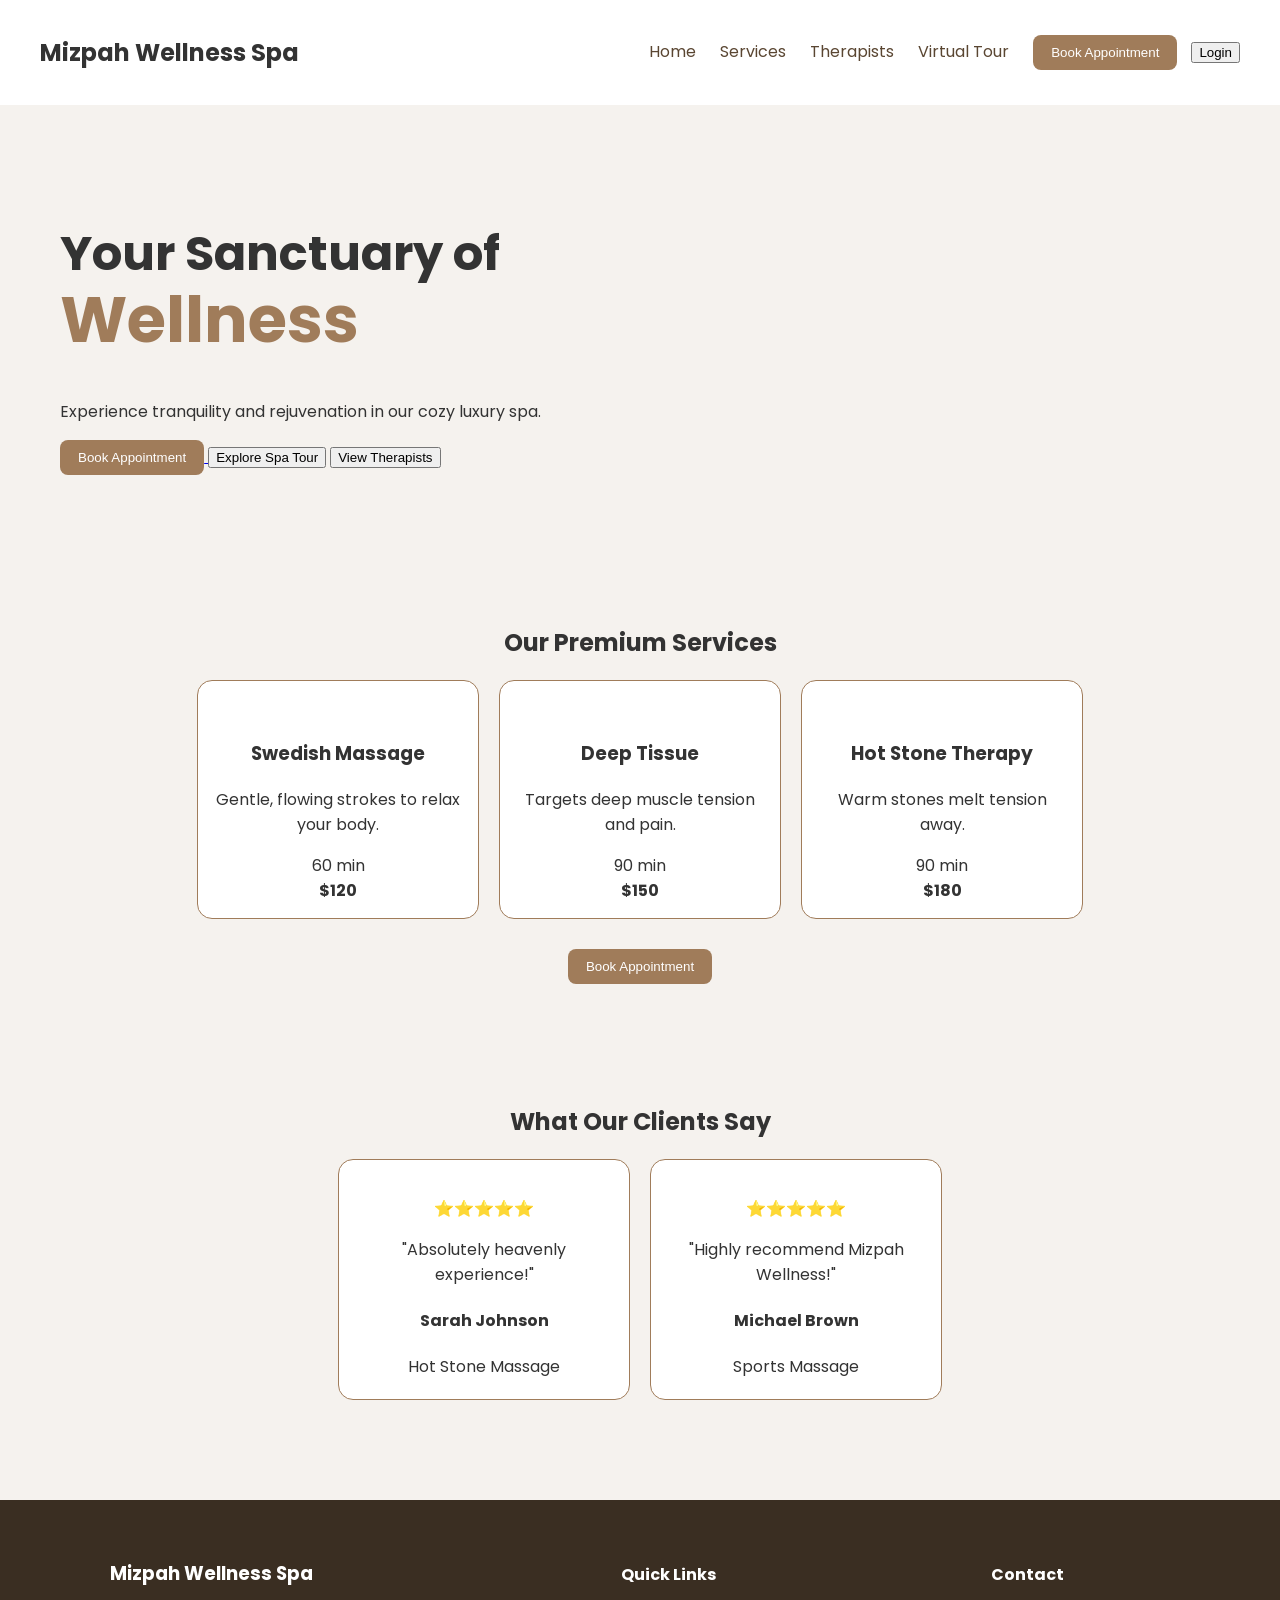
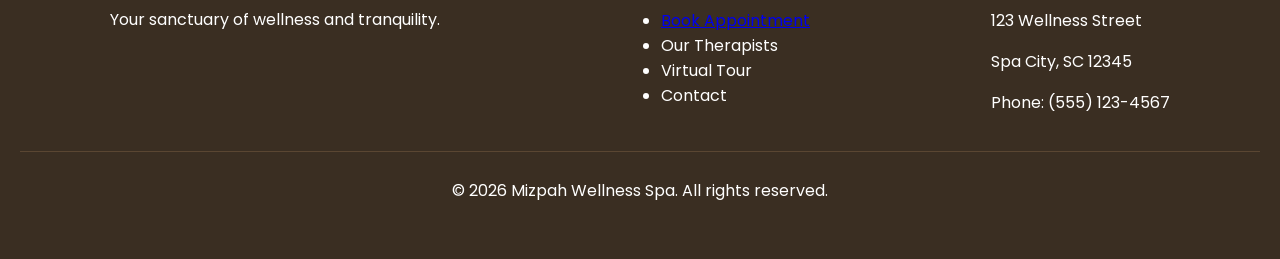
==== spa_system/index.html @ c0a57fdd "Add files via upload" ====
<!DOCTYPE html>
<html lang="en">
<head>
<meta charset="UTF-8">
<title>Mizpah Wellness Spa</title>

<link href="https://fonts.googleapis.com/css2?family=Playfair+Display:wght@400;600&family=Poppins:wght@300;400;600&display=swap" rel="stylesheet">

<link rel="stylesheet" href="style.css">
</head>

<body>

<header>
  <h2>Mizpah Wellness Spa</h2>
  <nav>
    <a href="#">Home</a>
    <a href="#">Services</a>
    <a href="#">Therapists</a>
    <a href="#">Virtual Tour</a>

    <!-- HEADER BUTTON LINKED -->
    <a href="booking.html">
      <button class="btn-primary">Book Appointment</button>
    </a>

    <button class="btn-outline">Login</button>
  </nav>
</header>

<section class="hero">
  <h1>
    Your Sanctuary of<br>
    <span class="highlight">Wellness</span>
  </h1>

  <p>Experience tranquility and rejuvenation in our cozy luxury spa.</p>

  <div class="hero-buttons">
    <!-- HERO BUTTON LINKED -->
    <a href="booking.html">
      <button class="btn-primary">Book Appointment</button>
    </a>

    <button class="btn-outline">Explore Spa Tour</button>
    <button class="btn-outline">View Therapists</button>
  </div>
</section>

<section class="services">
  <h2>Our Premium Services</h2>

  <div class="card-container">

    <div class="card">
      <img src="https://via.placeholder.com/300" alt="">
      <h3>Swedish Massage</h3>
      <p>Gentle, flowing strokes to relax your body.</p>
      <span>60 min</span><br>
      <strong>$120</strong>
    </div>

    <div class="card">
      <img src="https://via.placeholder.com/300" alt="">
      <h3>Deep Tissue</h3>
      <p>Targets deep muscle tension and pain.</p>
      <span>90 min</span><br>
      <strong>$150</strong>
    </div>

    <div class="card">
      <img src="https://via.placeholder.com/300" alt="">
      <h3>Hot Stone Therapy</h3>
      <p>Warm stones melt tension away.</p>
      <span>90 min</span><br>
      <strong>$180</strong>
    </div>

  </div>

  <!-- SERVICES BUTTON LINKED -->
  <div class="services-btn">
    <a href="booking.html">
      <button class="btn-primary">Book Appointment</button>
    </a>
  </div>

</section>

<section class="testimonials">
  <h2>What Our Clients Say</h2>

  <div class="testimonial-container">

    <div class="testimonial">
      <p>⭐⭐⭐⭐⭐</p>
      <p>"Absolutely heavenly experience!"</p>
      <h4>Sarah Johnson</h4>
      <span>Hot Stone Massage</span>
    </div>

    <div class="testimonial">
      <p>⭐⭐⭐⭐⭐</p>
      <p>"Highly recommend Mizpah Wellness!"</p>
      <h4>Michael Brown</h4>
      <span>Sports Massage</span>
    </div>

  </div>
</section>

<!-- FOOTER -->
<footer class="footer">
  <div class="footer-container">

    <div class="footer-section">
      <h3>Mizpah Wellness Spa</h3>
      <p>Your sanctuary of wellness and tranquility.</p>
    </div>

    <div class="footer-section">
      <h4>Quick Links</h4>
      <ul>
        <li><a href="booking.html">Book Appointment</a></li>
        <li>Our Therapists</li>
        <li>Virtual Tour</li>
        <li>Contact</li>
      </ul>
    </div>

    <div class="footer-section">
      <h4>Contact</h4>
      <p>123 Wellness Street</p>
      <p>Spa City, SC 12345</p>
      <p>Phone: (555) 123-4567</p>
    </div>

  </div>

  <div class="footer-bottom">
    <p>© 2026 Mizpah Wellness Spa. All rights reserved.</p>
  </div>
</footer>

</body>
</html>
---- spa_system/style.css ----
:root {
  --brown: #a07c5a;
  --dark-brown: #3a2e22;
  --light-bg: #f5f2ee;
}

body {
  font-family: 'Poppins', sans-serif;
  margin: 0;
  background: var(--light-bg);
  color: #333;
}

/* HEADER */
header {
  display: flex;
  justify-content: space-between;
  padding: 15px 40px;
  background: white;
  align-items: center;
}

nav a {
  margin: 0 10px;
  text-decoration: none;
  color: #5a4632;
}

/* HERO */
.hero {
  text-align: left;
  padding: 80px 60px;
}

.hero h1 {
  font-size: 48px;
  line-height: 1.2;
}

.highlight {
  color: var(--brown);
  font-size: 64px;
}

/* BUTTON */
.btn-primary {
  background: var(--brown);
  color: white;
  border: none;
  padding: 10px 18px;
  border-radius: 8px;
  cursor: pointer;
}

.btn-primary:hover {
  background: var(--dark-brown);
}

/* SERVICES */
.services {
  padding: 50px;
  text-align: center;
}

.card-container {
  display: flex;
  justify-content: center;
  gap: 20px;
}

.card {
  background: white;
  padding: 15px;
  border-radius: 15px;
  width: 250px;
  border: 1px solid var(--brown);
}

.services-btn {
  margin-top: 30px;
}

/* TESTIMONIALS */
.testimonials {
  padding: 50px;
  text-align: center;
}

.testimonial-container {
  display: flex;
  justify-content: center;
  gap: 20px;
}

.testimonial {
  background: white;
  padding: 20px;
  border-radius: 15px;
  width: 250px;
  border: 1px solid var(--brown);
}

/* FOOTER */
.footer {
  background: var(--dark-brown);
  color: white;
  padding: 40px 20px;
  margin-top: 50px;
}

.footer-container {
  display: flex;
  justify-content: space-around;
  flex-wrap: wrap;
}

.footer-bottom {
  text-align: center;
  margin-top: 20px;
  border-top: 1px solid #5a4632;
  padding-top: 10px;
}

/* ================= BOOKING ================= */

.booking {
  padding: 50px;
}

.booking-header {
  text-align: center;
  margin-bottom: 30px;
}

/* FORM BOX */
.form-section {
  background: white;
  padding: 30px;
  border-radius: 15px;
  max-width: 600px;
  margin: auto;
  border: 1px solid var(--brown);
  text-align: center; /* ✅ IMPORTANT FOR CENTERING BUTTON */
}

/* TITLE */
.section-title {
  text-align: left;
  border-left: 5px solid var(--brown);
  padding-left: 10px;
  margin-bottom: 15px;
}

/* INPUTS */
.form-section input,
.form-section select {
  width: 100%;
  padding: 10px;
  margin: 8px 0;
  border-radius: 8px;
  border: 1px solid var(--brown);
  text-align: left;
}

/* CALENDAR */
.calendar,
.calendar-days {
  display: grid;
  grid-template-columns: repeat(7, 1fr);
  text-align: center;
}

.calendar span {
  padding: 8px;
  border: 1px solid #ddd;
}

/* TIME SLOTS (ALIGNED GRID) */
.time-slots {
  display: grid;
  grid-template-columns: repeat(5, 1fr);
  gap: 10px;
  margin: 15px 0;
}

.time-slots span {
  padding: 10px;
  border: 1px solid var(--brown);
  border-radius: 8px;
  text-align: center;
  cursor: pointer;
  transition: 0.3s;
}

.time-slots span:hover {
  background: var(--brown);
  color: white;
}

/* ✅ CENTER BUTTON FIX */
.form-section button {
  display: inline-block;
  margin-top: 20px;
}
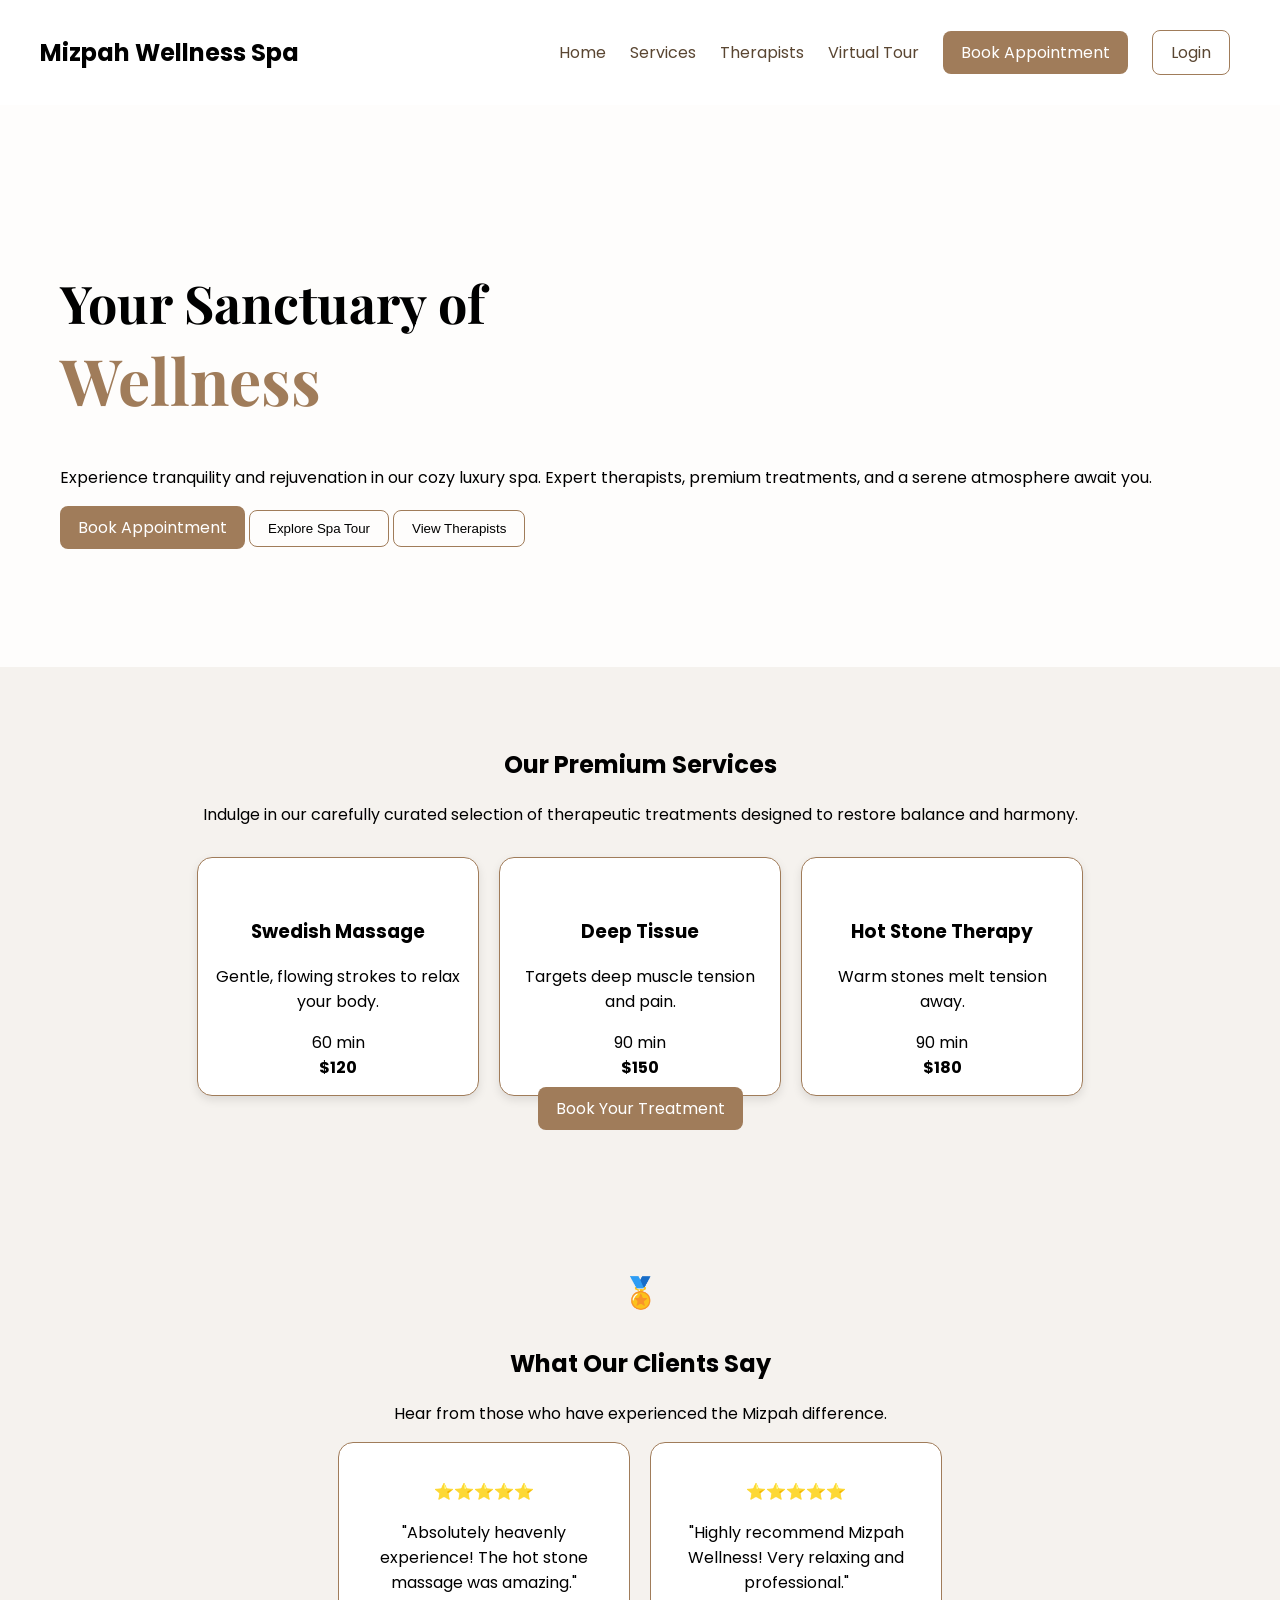
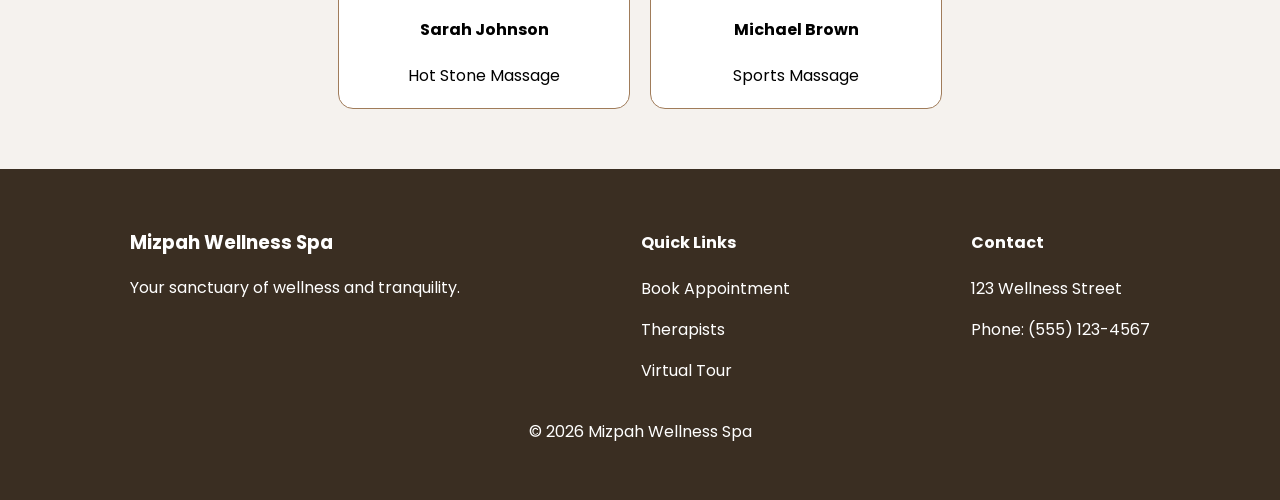
==== commit 7af08004: "Add files via upload" ====
--- a/spa_system/index.html
+++ b/spa_system/index.html
@@ -5,7 +5,6 @@
 <title>Mizpah Wellness Spa</title>
 
 <link href="https://fonts.googleapis.com/css2?family=Playfair+Display:wght@400;600&family=Poppins:wght@300;400;600&display=swap" rel="stylesheet">
-
 <link rel="stylesheet" href="style.css">
 </head>
 
@@ -19,41 +18,41 @@
     <a href="#">Therapists</a>
     <a href="#">Virtual Tour</a>
 
-    <!-- HEADER BUTTON LINKED -->
-    <a href="booking.html">
-      <button class="btn-primary">Book Appointment</button>
-    </a>
-
-    <button class="btn-outline">Login</button>
+    <a href="booking.html" class="btn-primary">Book Appointment</a>
+    <a href="login.html" class="btn-outline">Login</a>
   </nav>
 </header>
 
+<!-- HERO -->
 <section class="hero">
-  <h1>
-    Your Sanctuary of<br>
-    <span class="highlight">Wellness</span>
-  </h1>
+  <div class="hero-content">
+    <h1>
+      Your Sanctuary of <br>
+      <span class="highlight">Wellness</span>
+    </h1>
 
-  <p>Experience tranquility and rejuvenation in our cozy luxury spa.</p>
+    <p>
+      Experience tranquility and rejuvenation in our cozy luxury spa.
+      Expert therapists, premium treatments, and a serene atmosphere await you.
+    </p>
 
-  <div class="hero-buttons">
-    <!-- HERO BUTTON LINKED -->
-    <a href="booking.html">
-      <button class="btn-primary">Book Appointment</button>
-    </a>
-
-    <button class="btn-outline">Explore Spa Tour</button>
-    <button class="btn-outline">View Therapists</button>
+    <div class="hero-buttons">
+      <a href="booking.html" class="btn-primary">Book Appointment</a>
+      <button class="btn-outline">Explore Spa Tour</button>
+      <button class="btn-outline">View Therapists</button>
+    </div>
   </div>
 </section>
 
+<!-- SERVICES -->
 <section class="services">
   <h2>Our Premium Services</h2>
+  <p>Indulge in our carefully curated selection of therapeutic treatments designed to restore balance and harmony.</p>
 
   <div class="card-container">
 
     <div class="card">
-      <img src="https://via.placeholder.com/300" alt="">
+      <img src="https://images.unsplash.com/photo-1552693673-1bf958298935" alt="">
       <h3>Swedish Massage</h3>
       <p>Gentle, flowing strokes to relax your body.</p>
       <span>60 min</span><br>
@@ -61,7 +60,7 @@
     </div>
 
     <div class="card">
-      <img src="https://via.placeholder.com/300" alt="">
+      <img src="https://images.unsplash.com/photo-1596178065887-1198b6148b2b" alt="">
       <h3>Deep Tissue</h3>
       <p>Targets deep muscle tension and pain.</p>
       <span>90 min</span><br>
@@ -69,7 +68,7 @@
     </div>
 
     <div class="card">
-      <img src="https://via.placeholder.com/300" alt="">
+      <img src="https://images.unsplash.com/photo-1588776814546-ec7e3e1d2a7b" alt="">
       <h3>Hot Stone Therapy</h3>
       <p>Warm stones melt tension away.</p>
       <span>90 min</span><br>
@@ -78,30 +77,29 @@
 
   </div>
 
-  <!-- SERVICES BUTTON LINKED -->
   <div class="services-btn">
-    <a href="booking.html">
-      <button class="btn-primary">Book Appointment</button>
-    </a>
+    <a href="booking.html" class="btn-primary">Book Your Treatment</a>
   </div>
-
 </section>
 
+<!-- TESTIMONIALS -->
 <section class="testimonials">
+  <p class="icon">🏅</p>
   <h2>What Our Clients Say</h2>
+  <p>Hear from those who have experienced the Mizpah difference.</p>
 
   <div class="testimonial-container">
 
     <div class="testimonial">
       <p>⭐⭐⭐⭐⭐</p>
-      <p>"Absolutely heavenly experience!"</p>
+      <p>"Absolutely heavenly experience! The hot stone massage was amazing."</p>
       <h4>Sarah Johnson</h4>
       <span>Hot Stone Massage</span>
     </div>
 
     <div class="testimonial">
       <p>⭐⭐⭐⭐⭐</p>
-      <p>"Highly recommend Mizpah Wellness!"</p>
+      <p>"Highly recommend Mizpah Wellness! Very relaxing and professional."</p>
       <h4>Michael Brown</h4>
       <span>Sports Massage</span>
     </div>
@@ -113,32 +111,28 @@
 <footer class="footer">
   <div class="footer-container">
 
-    <div class="footer-section">
+    <div>
       <h3>Mizpah Wellness Spa</h3>
       <p>Your sanctuary of wellness and tranquility.</p>
     </div>
 
-    <div class="footer-section">
+    <div>
       <h4>Quick Links</h4>
-      <ul>
-        <li><a href="booking.html">Book Appointment</a></li>
-        <li>Our Therapists</li>
-        <li>Virtual Tour</li>
-        <li>Contact</li>
-      </ul>
+      <p>Book Appointment</p>
+      <p>Therapists</p>
+      <p>Virtual Tour</p>
     </div>
 
-    <div class="footer-section">
+    <div>
       <h4>Contact</h4>
       <p>123 Wellness Street</p>
-      <p>Spa City, SC 12345</p>
       <p>Phone: (555) 123-4567</p>
     </div>
 
   </div>
 
   <div class="footer-bottom">
-    <p>© 2026 Mizpah Wellness Spa. All rights reserved.</p>
+    <p>© 2026 Mizpah Wellness Spa</p>
   </div>
 </footer>
 
--- a/spa_system/style.css
+++ b/spa_system/style.css
@@ -8,7 +8,6 @@
   font-family: 'Poppins', sans-serif;
   margin: 0;
   background: var(--light-bg);
-  color: #333;
 }
 
 /* HEADER */
@@ -26,15 +25,36 @@
   color: #5a4632;
 }
 
+/* BUTTONS */
+.btn-primary {
+  background: var(--brown);
+  color: white;
+  padding: 10px 18px;
+  border-radius: 8px;
+  text-decoration: none;
+}
+
+.btn-outline {
+  border: 1px solid var(--brown);
+  padding: 10px 18px;
+  border-radius: 8px;
+  background: transparent;
+}
+
 /* HERO */
 .hero {
-  text-align: left;
-  padding: 80px 60px;
+  background:
+    linear-gradient(rgba(255,255,255,0.85), rgba(255,255,255,0.85)),
+    url('https://images.unsplash.com/photo-1544161515-4ab6ce6db874');
+  background-size: cover;
+  background-position: center;
+
+  padding: 120px 60px;
 }
 
 .hero h1 {
-  font-size: 48px;
-  line-height: 1.2;
+  font-size: 52px;
+  font-family: 'Playfair Display', serif;
 }
 
 .highlight {
@@ -42,23 +62,13 @@
   font-size: 64px;
 }
 
-/* BUTTON */
-.btn-primary {
-  background: var(--brown);
-  color: white;
-  border: none;
-  padding: 10px 18px;
-  border-radius: 8px;
-  cursor: pointer;
-}
-
-.btn-primary:hover {
-  background: var(--dark-brown);
+.hero-buttons {
+  margin-top: 20px;
 }
 
 /* SERVICES */
 .services {
-  padding: 50px;
+  padding: 60px;
   text-align: center;
 }
 
@@ -66,6 +76,7 @@
   display: flex;
   justify-content: center;
   gap: 20px;
+  margin-top: 30px;
 }
 
 .card {
@@ -74,16 +85,22 @@
   border-radius: 15px;
   width: 250px;
   border: 1px solid var(--brown);
-}
-
-.services-btn {
-  margin-top: 30px;
+  box-shadow: 0 4px 10px rgba(0,0,0,0.1);
+}
+
+.card img {
+  width: 100%;
+  border-radius: 10px;
 }
 
 /* TESTIMONIALS */
 .testimonials {
-  padding: 50px;
-  text-align: center;
+  padding: 60px;
+  text-align: center;
+}
+
+.icon {
+  font-size: 30px;
 }
 
 .testimonial-container {
@@ -104,21 +121,42 @@
 .footer {
   background: var(--dark-brown);
   color: white;
-  padding: 40px 20px;
-  margin-top: 50px;
+  padding: 40px;
 }
 
 .footer-container {
   display: flex;
   justify-content: space-around;
-  flex-wrap: wrap;
 }
 
 .footer-bottom {
   text-align: center;
   margin-top: 20px;
-  border-top: 1px solid #5a4632;
-  padding-top: 10px;
+}
+
+/* RESPONSIVE */
+@media (max-width: 768px) {
+
+  header {
+    flex-direction: column;
+  }
+
+  .hero {
+    padding: 60px 20px;
+    text-align: center;
+  }
+
+  .card-container,
+  .testimonial-container {
+    flex-direction: column;
+    align-items: center;
+  }
+
+  .footer-container {
+    flex-direction: column;
+    text-align: center;
+  }
+
 }
 
 /* ================= BOOKING ================= */
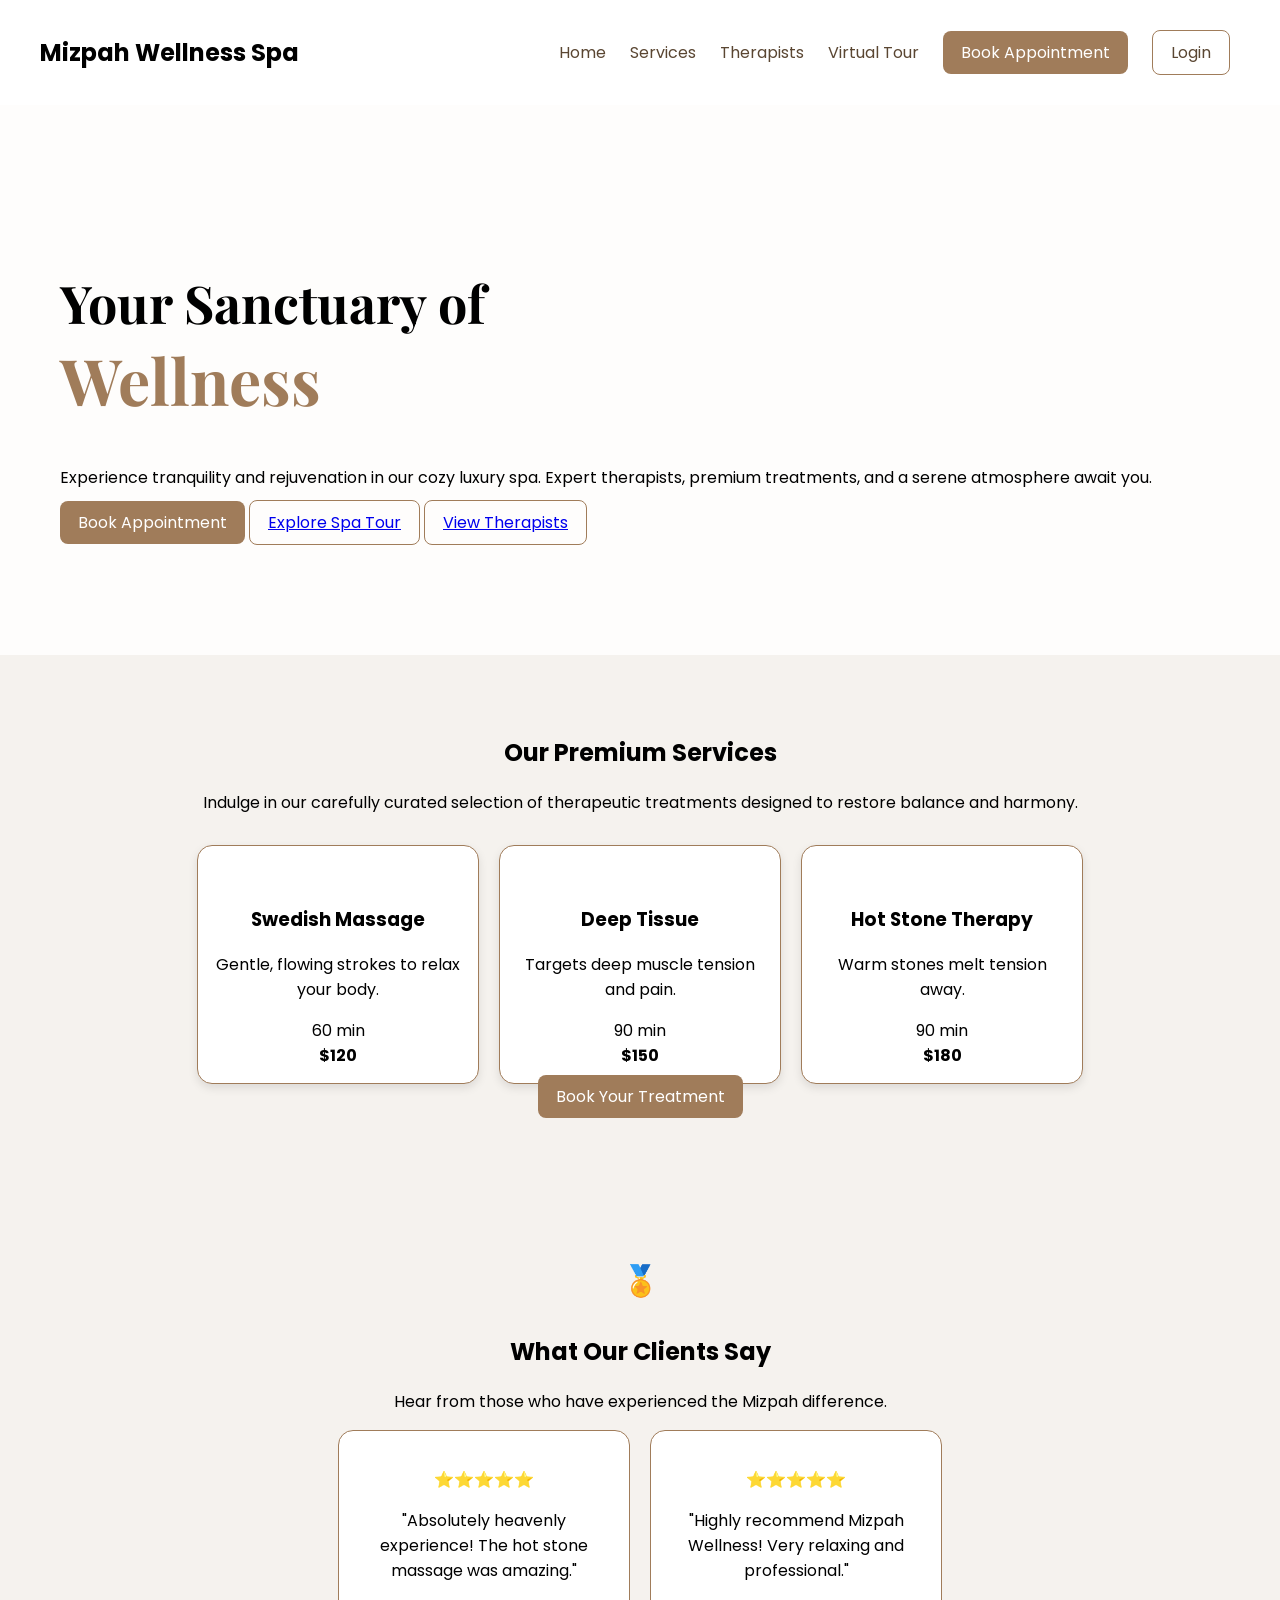
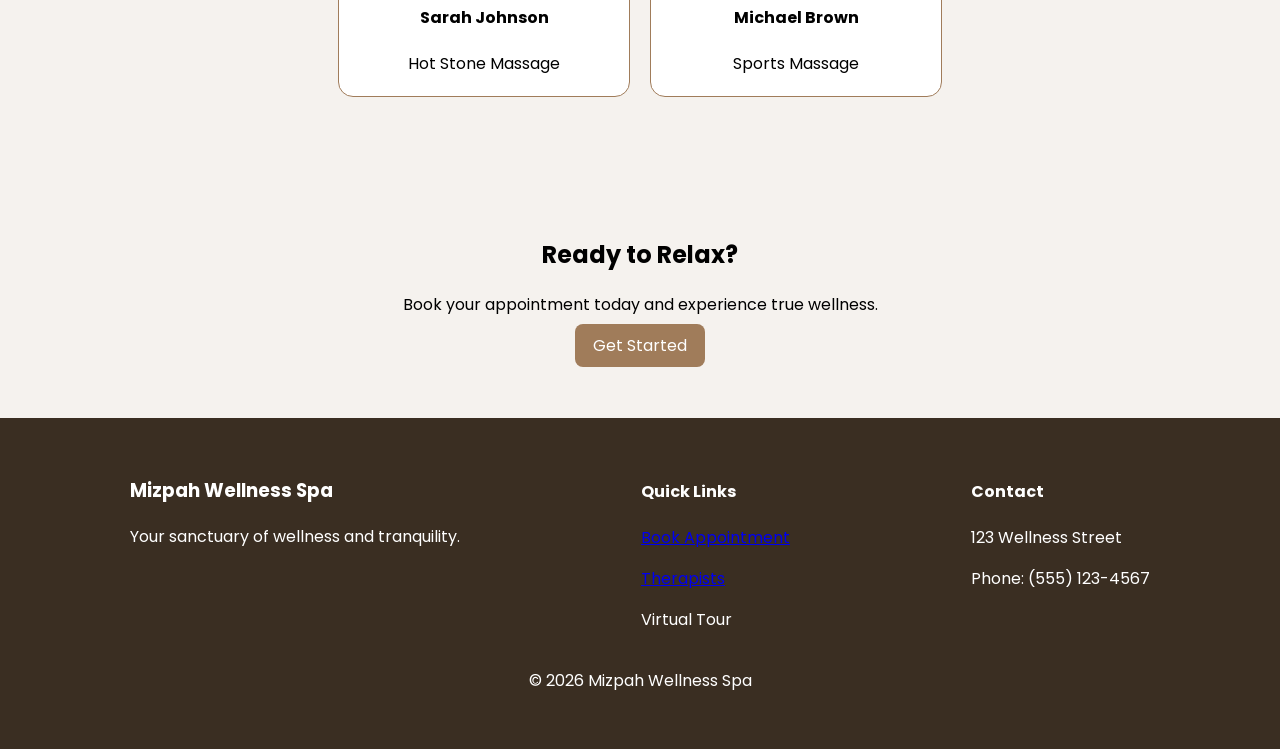
==== commit ebeeeca3: "Add files via upload" ====
--- a/spa_system/index.html
+++ b/spa_system/index.html
@@ -10,15 +10,17 @@
 
 <body>
 
+<!-- HEADER -->
 <header>
   <h2>Mizpah Wellness Spa</h2>
   <nav>
     <a href="#">Home</a>
-    <a href="#">Services</a>
-    <a href="#">Therapists</a>
+    <a href="#services">Services</a>
+    <a href="therapists.html">Therapists</a>
     <a href="#">Virtual Tour</a>
 
-    <a href="booking.html" class="btn-primary">Book Appointment</a>
+    <!-- FLOW: LOGIN FIRST -->
+    <a href="login.html" class="btn-primary">Book Appointment</a>
     <a href="login.html" class="btn-outline">Login</a>
   </nav>
 </header>
@@ -37,15 +39,15 @@
     </p>
 
     <div class="hero-buttons">
-      <a href="booking.html" class="btn-primary">Book Appointment</a>
-      <button class="btn-outline">Explore Spa Tour</button>
-      <button class="btn-outline">View Therapists</button>
+      <a href="login.html" class="btn-primary">Book Appointment</a>
+      <a href="#" class="btn-outline">Explore Spa Tour</a>
+      <a href="therapists.html" class="btn-outline">View Therapists</a>
     </div>
   </div>
 </section>
 
 <!-- SERVICES -->
-<section class="services">
+<section class="services" id="services">
   <h2>Our Premium Services</h2>
   <p>Indulge in our carefully curated selection of therapeutic treatments designed to restore balance and harmony.</p>
 
@@ -78,7 +80,7 @@
   </div>
 
   <div class="services-btn">
-    <a href="booking.html" class="btn-primary">Book Your Treatment</a>
+    <a href="login.html" class="btn-primary">Book Your Treatment</a>
   </div>
 </section>
 
@@ -107,6 +109,13 @@
   </div>
 </section>
 
+<!-- CTA SECTION (OPTIONAL PANG PLUS POINTS 💯) -->
+<section style="text-align:center; padding:60px;">
+  <h2>Ready to Relax?</h2>
+  <p>Book your appointment today and experience true wellness.</p>
+  <a href="login.html" class="btn-primary">Get Started</a>
+</section>
+
 <!-- FOOTER -->
 <footer class="footer">
   <div class="footer-container">
@@ -118,8 +127,8 @@
 
     <div>
       <h4>Quick Links</h4>
-      <p>Book Appointment</p>
-      <p>Therapists</p>
+      <p><a href="login.html">Book Appointment</a></p>
+      <p><a href="therapists.html">Therapists</a></p>
       <p>Virtual Tour</p>
     </div>
 
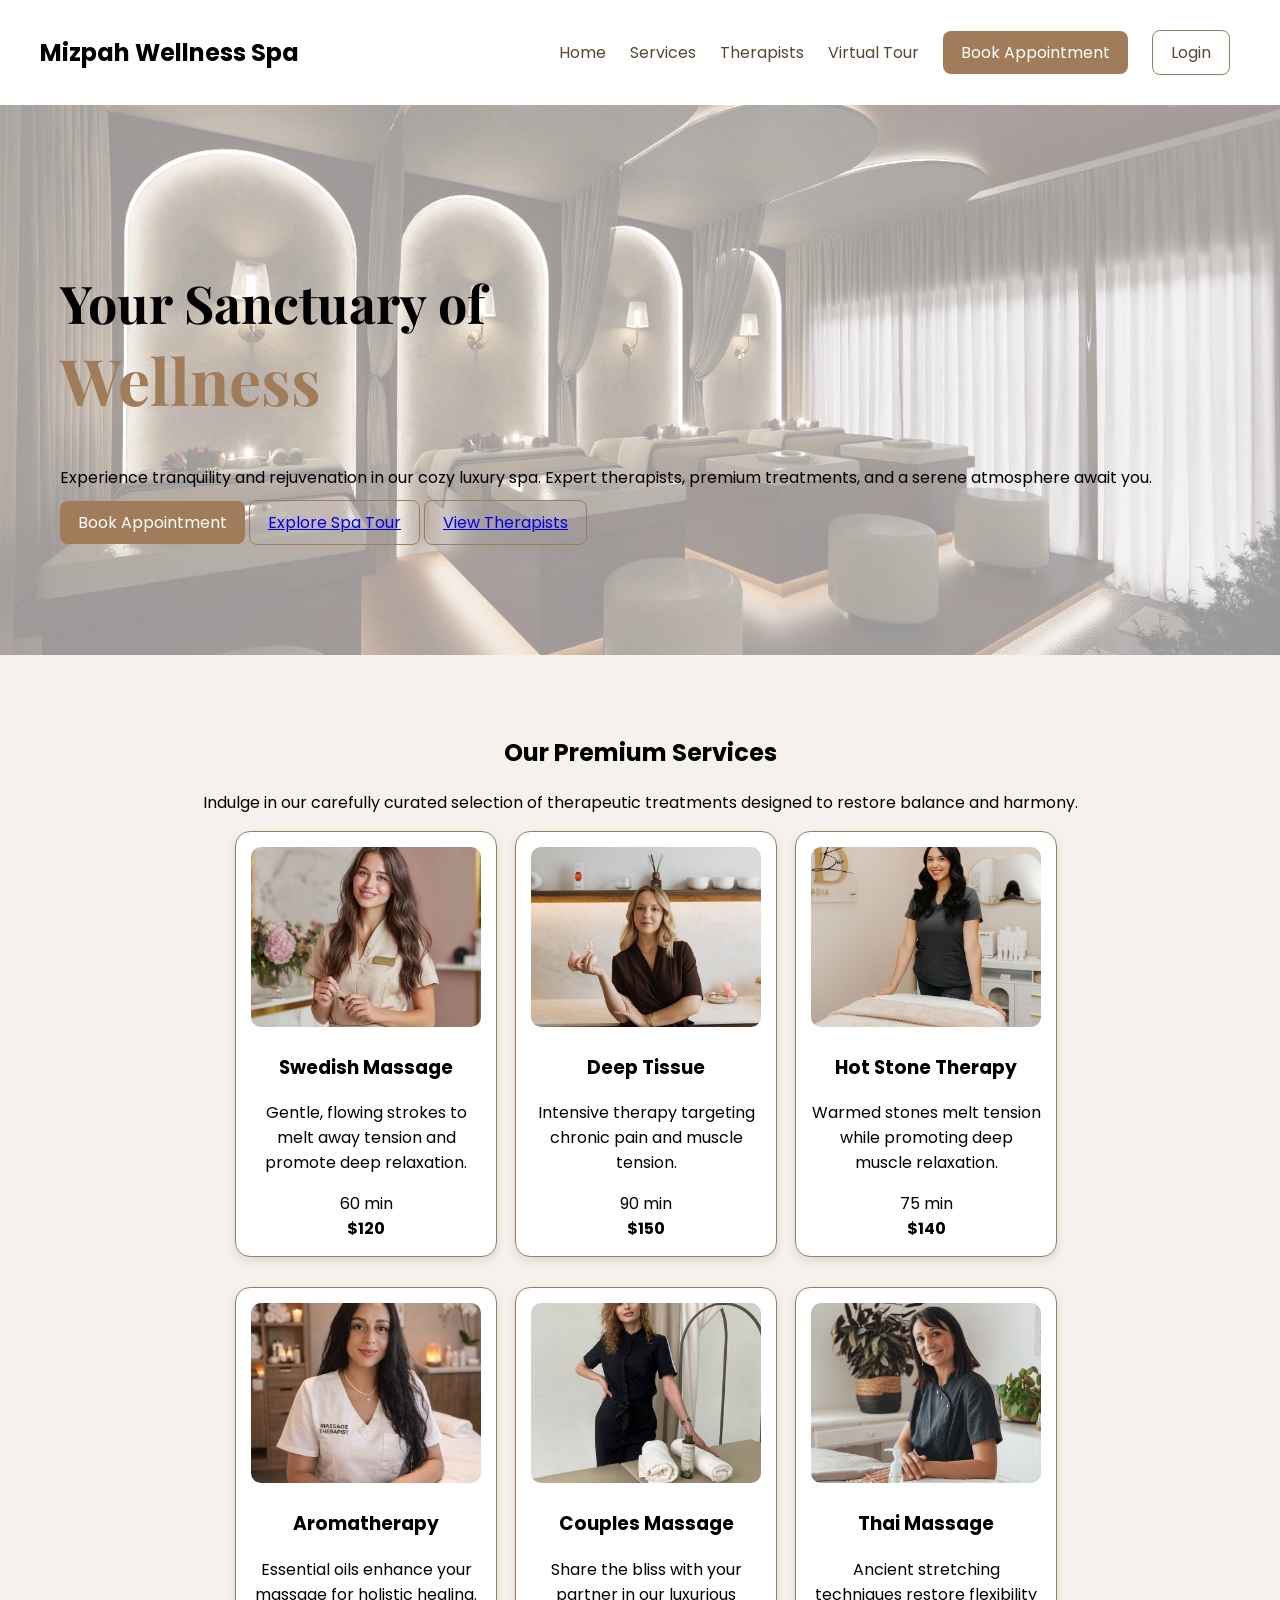
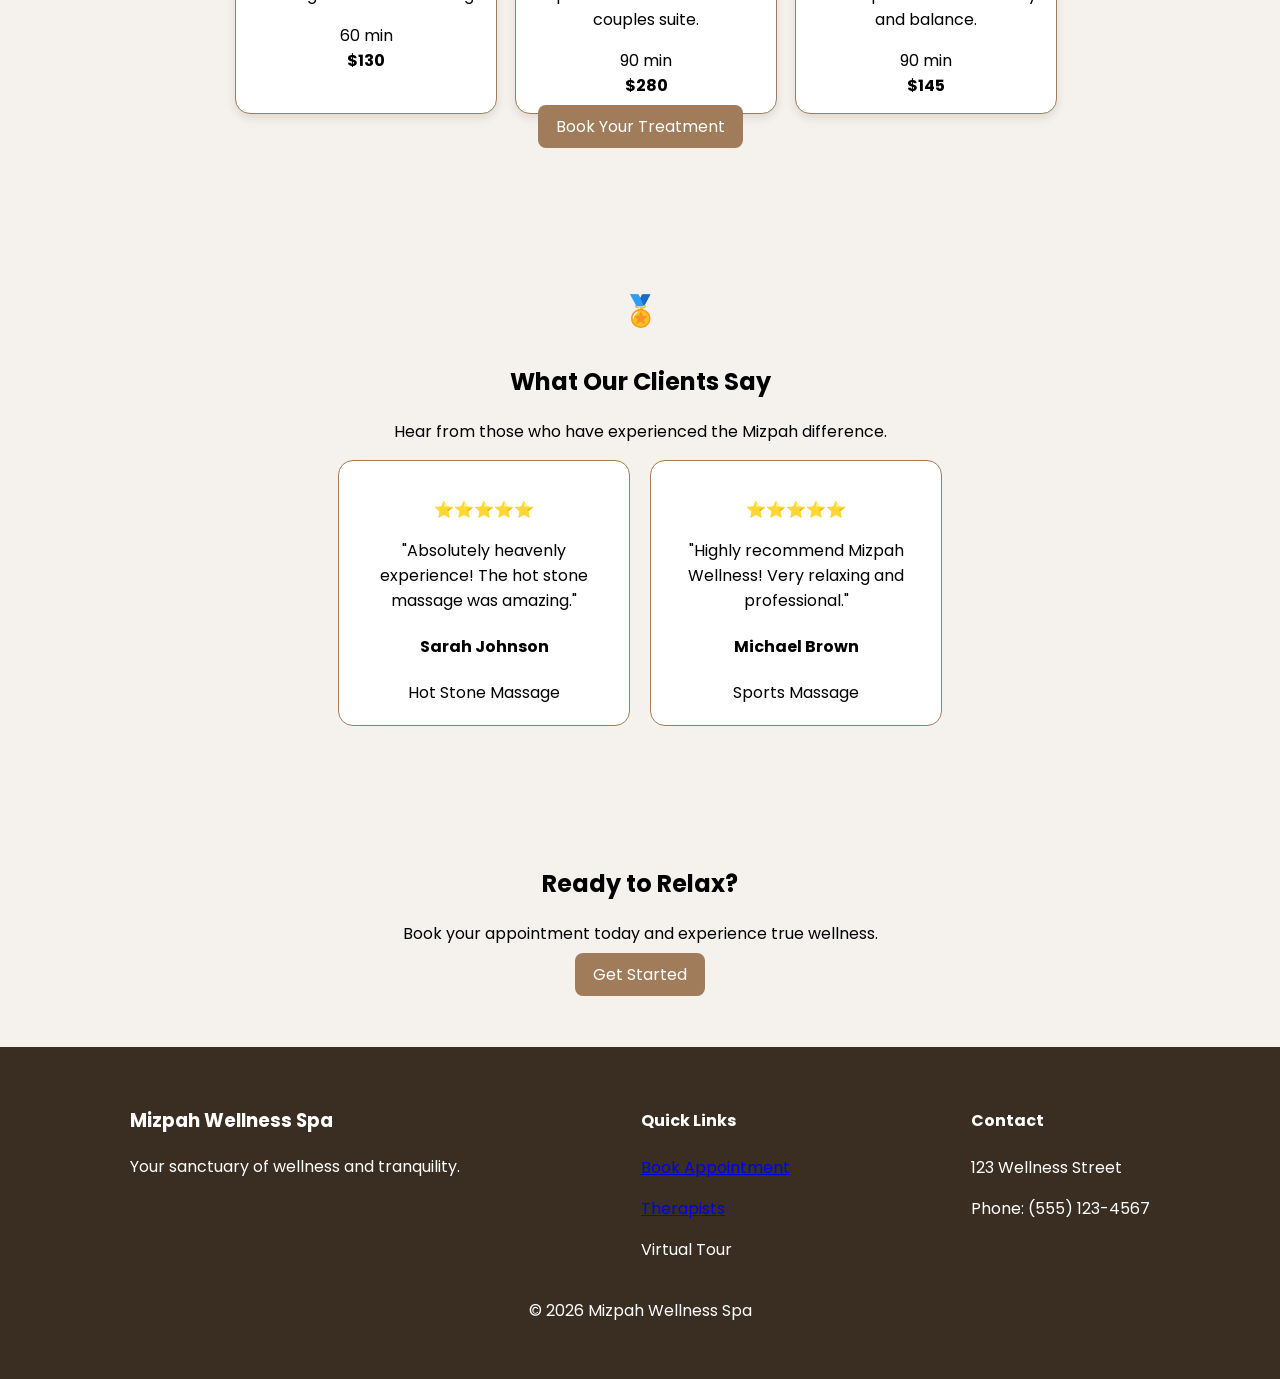
==== commit 7985277f: "Add files via upload" ====
--- a/spa_system/index.html
+++ b/spa_system/index.html
@@ -54,27 +54,51 @@
   <div class="card-container">
 
     <div class="card">
-      <img src="https://images.unsplash.com/photo-1552693673-1bf958298935" alt="">
+      <img src="images/service1.jpg">
       <h3>Swedish Massage</h3>
-      <p>Gentle, flowing strokes to relax your body.</p>
+      <p>Gentle, flowing strokes to melt away tension and promote deep relaxation.</p>
       <span>60 min</span><br>
       <strong>$120</strong>
     </div>
 
     <div class="card">
-      <img src="https://images.unsplash.com/photo-1596178065887-1198b6148b2b" alt="">
+      <img src="images/service2.jpg">
       <h3>Deep Tissue</h3>
-      <p>Targets deep muscle tension and pain.</p>
+      <p>Intensive therapy targeting chronic pain and muscle tension.</p>
       <span>90 min</span><br>
       <strong>$150</strong>
     </div>
 
     <div class="card">
-      <img src="https://images.unsplash.com/photo-1588776814546-ec7e3e1d2a7b" alt="">
+      <img src="images/service3.jpg">
       <h3>Hot Stone Therapy</h3>
-      <p>Warm stones melt tension away.</p>
+      <p>Warmed stones melt tension while promoting deep muscle relaxation.</p>
+      <span>75 min</span><br>
+      <strong>$140</strong>
+    </div>
+
+    <div class="card">
+      <img src="images/service4.jpg">
+      <h3>Aromatherapy</h3>
+      <p>Essential oils enhance your massage for holistic healing.</p>
+      <span>60 min</span><br>
+      <strong>$130</strong>
+    </div>
+
+    <div class="card">
+      <img src="images/service5.jpg">
+      <h3>Couples Massage</h3>
+      <p>Share the bliss with your partner in our luxurious couples suite.</p>
       <span>90 min</span><br>
-      <strong>$180</strong>
+      <strong>$280</strong>
+    </div>
+
+    <div class="card">
+      <img src="images/service6.jpg">
+      <h3>Thai Massage</h3>
+      <p>Ancient stretching techniques restore flexibility and balance.</p>
+      <span>90 min</span><br>
+      <strong>$145</strong>
     </div>
 
   </div>
--- a/spa_system/style.css
+++ b/spa_system/style.css
@@ -44,10 +44,11 @@
 /* HERO */
 .hero {
   background:
-    linear-gradient(rgba(255,255,255,0.85), rgba(255,255,255,0.85)),
-    url('https://images.unsplash.com/photo-1544161515-4ab6ce6db874');
+    linear-gradient(rgba(255,255,255,0.6), rgba(255,255,255,0.6)),
+    url('images/hero.jpg');
   background-size: cover;
   background-position: center;
+  background-repeat: no-repeat;
 
   padding: 120px 60px;
 }
@@ -68,28 +69,30 @@
 
 /* SERVICES */
 .services {
-  padding: 60px;
+  padding: 60px 20px;
   text-align: center;
 }
 
 .card-container {
-  display: flex;
+  display: grid;
+  grid-template-columns: repeat(3, 250px);
+  gap: 30px;
   justify-content: center;
-  gap: 20px;
-  margin-top: 30px;
 }
 
 .card {
   background: white;
   padding: 15px;
   border-radius: 15px;
-  width: 250px;
+  width: 230px;
   border: 1px solid var(--brown);
   box-shadow: 0 4px 10px rgba(0,0,0,0.1);
 }
 
 .card img {
   width: 100%;
+  height: 180px;
+  object-fit: cover;
   border-radius: 10px;
 }
 
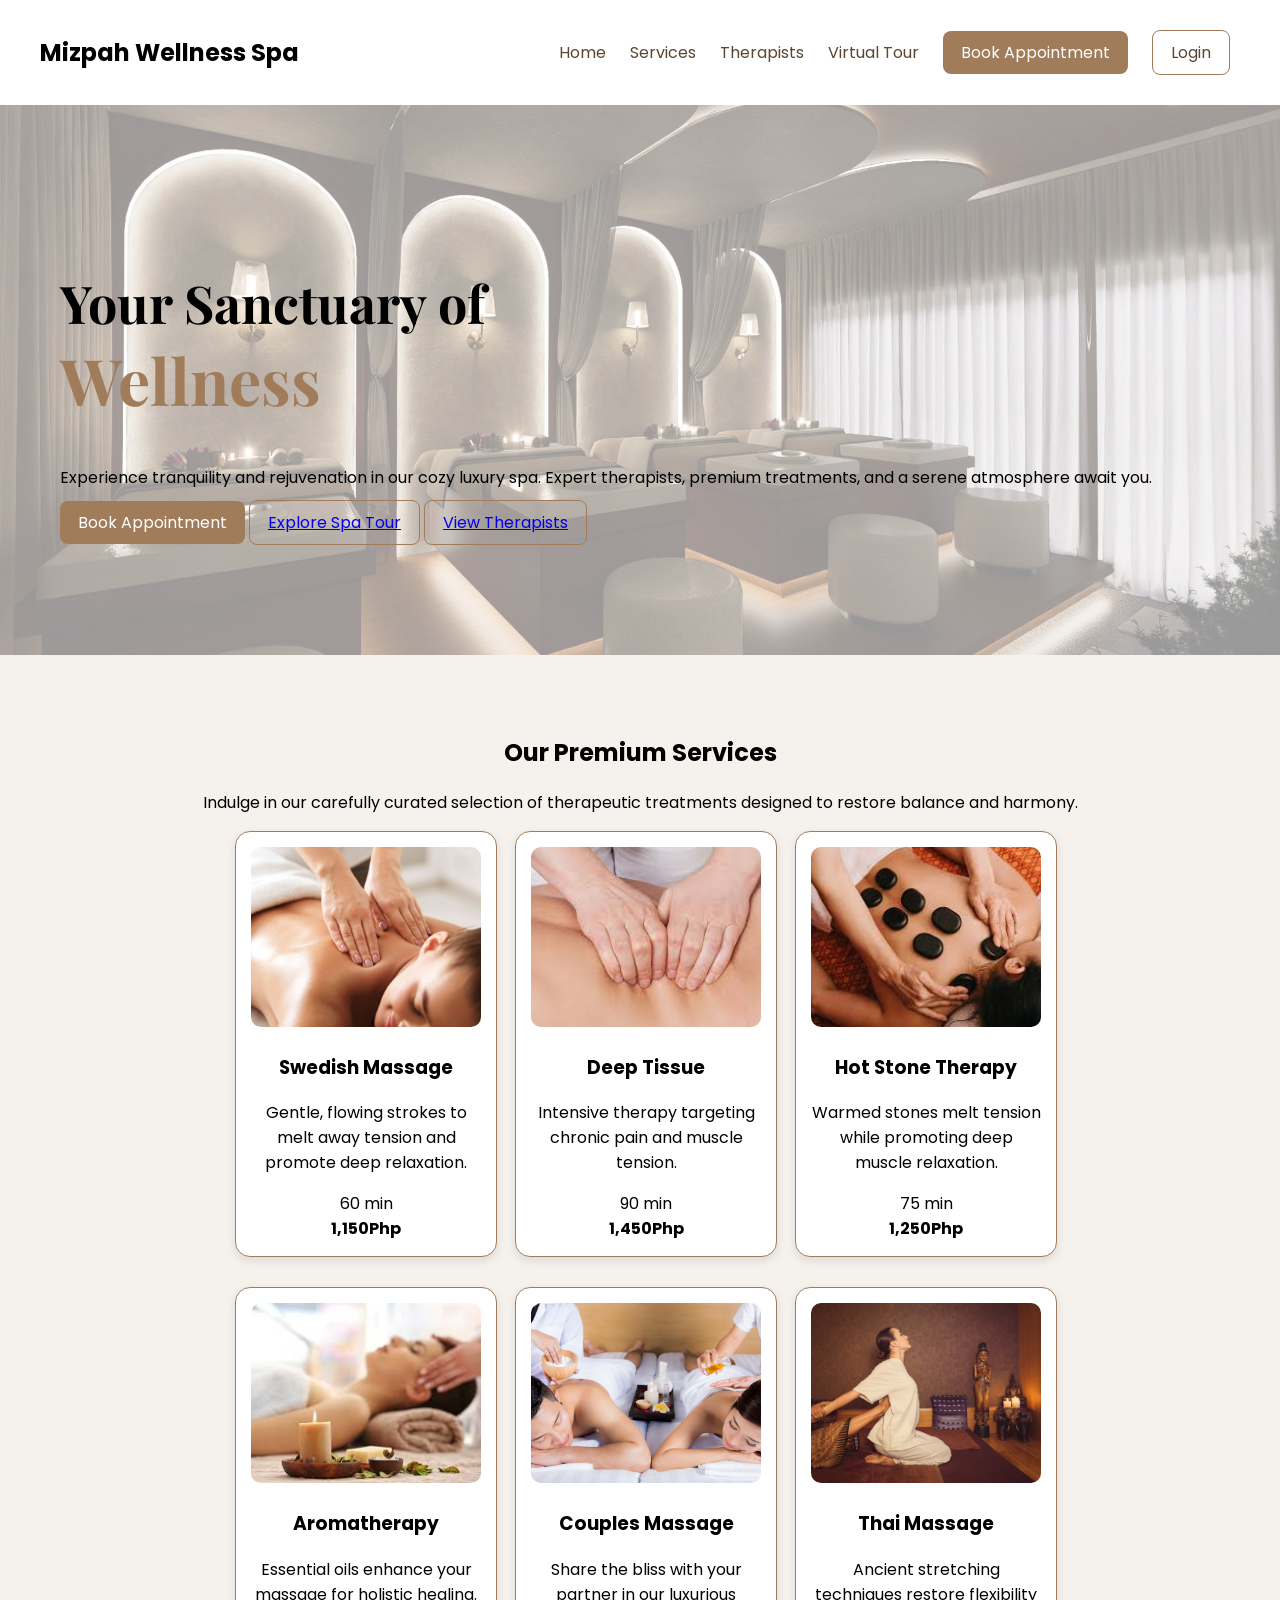
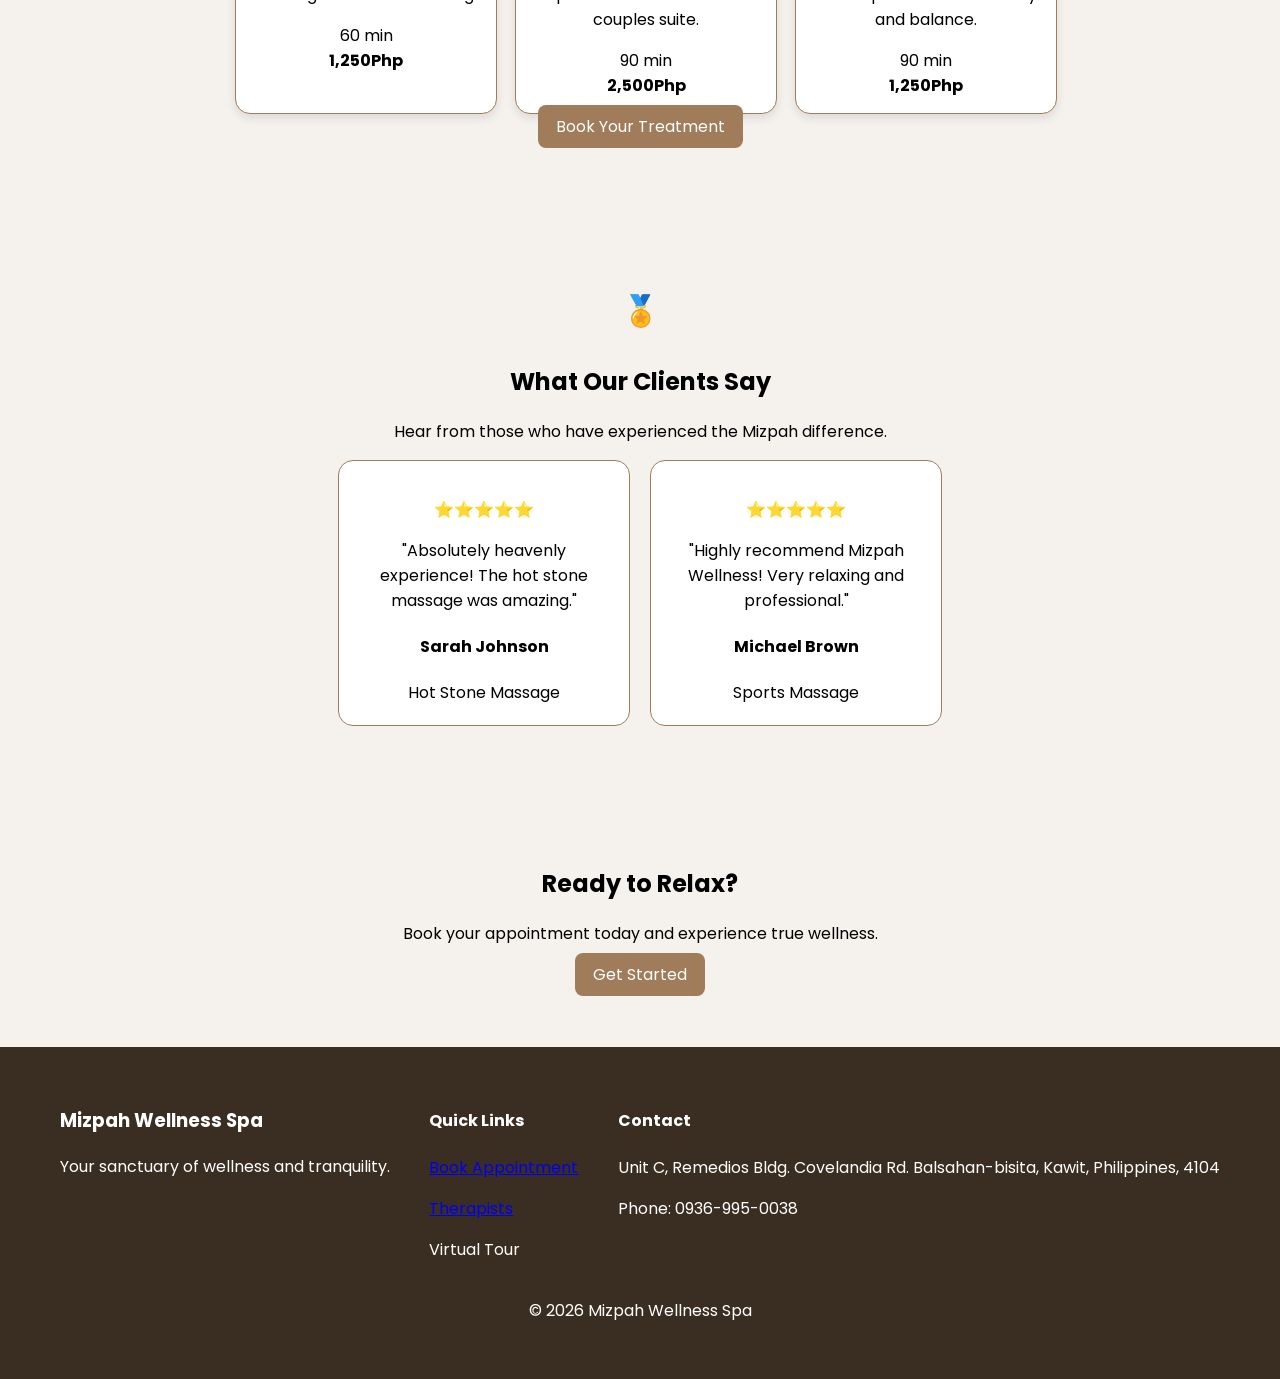
==== commit fb7dbf54: "Add files via upload" ====
--- a/spa_system/index.html
+++ b/spa_system/index.html
@@ -58,7 +58,7 @@
       <h3>Swedish Massage</h3>
       <p>Gentle, flowing strokes to melt away tension and promote deep relaxation.</p>
       <span>60 min</span><br>
-      <strong>$120</strong>
+      <strong>1,150Php</strong>
     </div>
 
     <div class="card">
@@ -66,7 +66,7 @@
       <h3>Deep Tissue</h3>
       <p>Intensive therapy targeting chronic pain and muscle tension.</p>
       <span>90 min</span><br>
-      <strong>$150</strong>
+      <strong>1,450Php</strong>
     </div>
 
     <div class="card">
@@ -74,7 +74,7 @@
       <h3>Hot Stone Therapy</h3>
       <p>Warmed stones melt tension while promoting deep muscle relaxation.</p>
       <span>75 min</span><br>
-      <strong>$140</strong>
+      <strong>1,250Php</strong>
     </div>
 
     <div class="card">
@@ -82,7 +82,7 @@
       <h3>Aromatherapy</h3>
       <p>Essential oils enhance your massage for holistic healing.</p>
       <span>60 min</span><br>
-      <strong>$130</strong>
+      <strong>1,250Php</strong>
     </div>
 
     <div class="card">
@@ -90,7 +90,7 @@
       <h3>Couples Massage</h3>
       <p>Share the bliss with your partner in our luxurious couples suite.</p>
       <span>90 min</span><br>
-      <strong>$280</strong>
+      <strong>2,500Php</strong>
     </div>
 
     <div class="card">
@@ -98,7 +98,7 @@
       <h3>Thai Massage</h3>
       <p>Ancient stretching techniques restore flexibility and balance.</p>
       <span>90 min</span><br>
-      <strong>$145</strong>
+      <strong>1,250Php</strong>
     </div>
 
   </div>
@@ -158,8 +158,8 @@
 
     <div>
       <h4>Contact</h4>
-      <p>123 Wellness Street</p>
-      <p>Phone: (555) 123-4567</p>
+      <p>Unit C, Remedios Bldg. Covelandia Rd. Balsahan-bisita, Kawit, Philippines, 4104</p>
+      <p>Phone: 0936-995-0038</p>
     </div>
 
   </div>
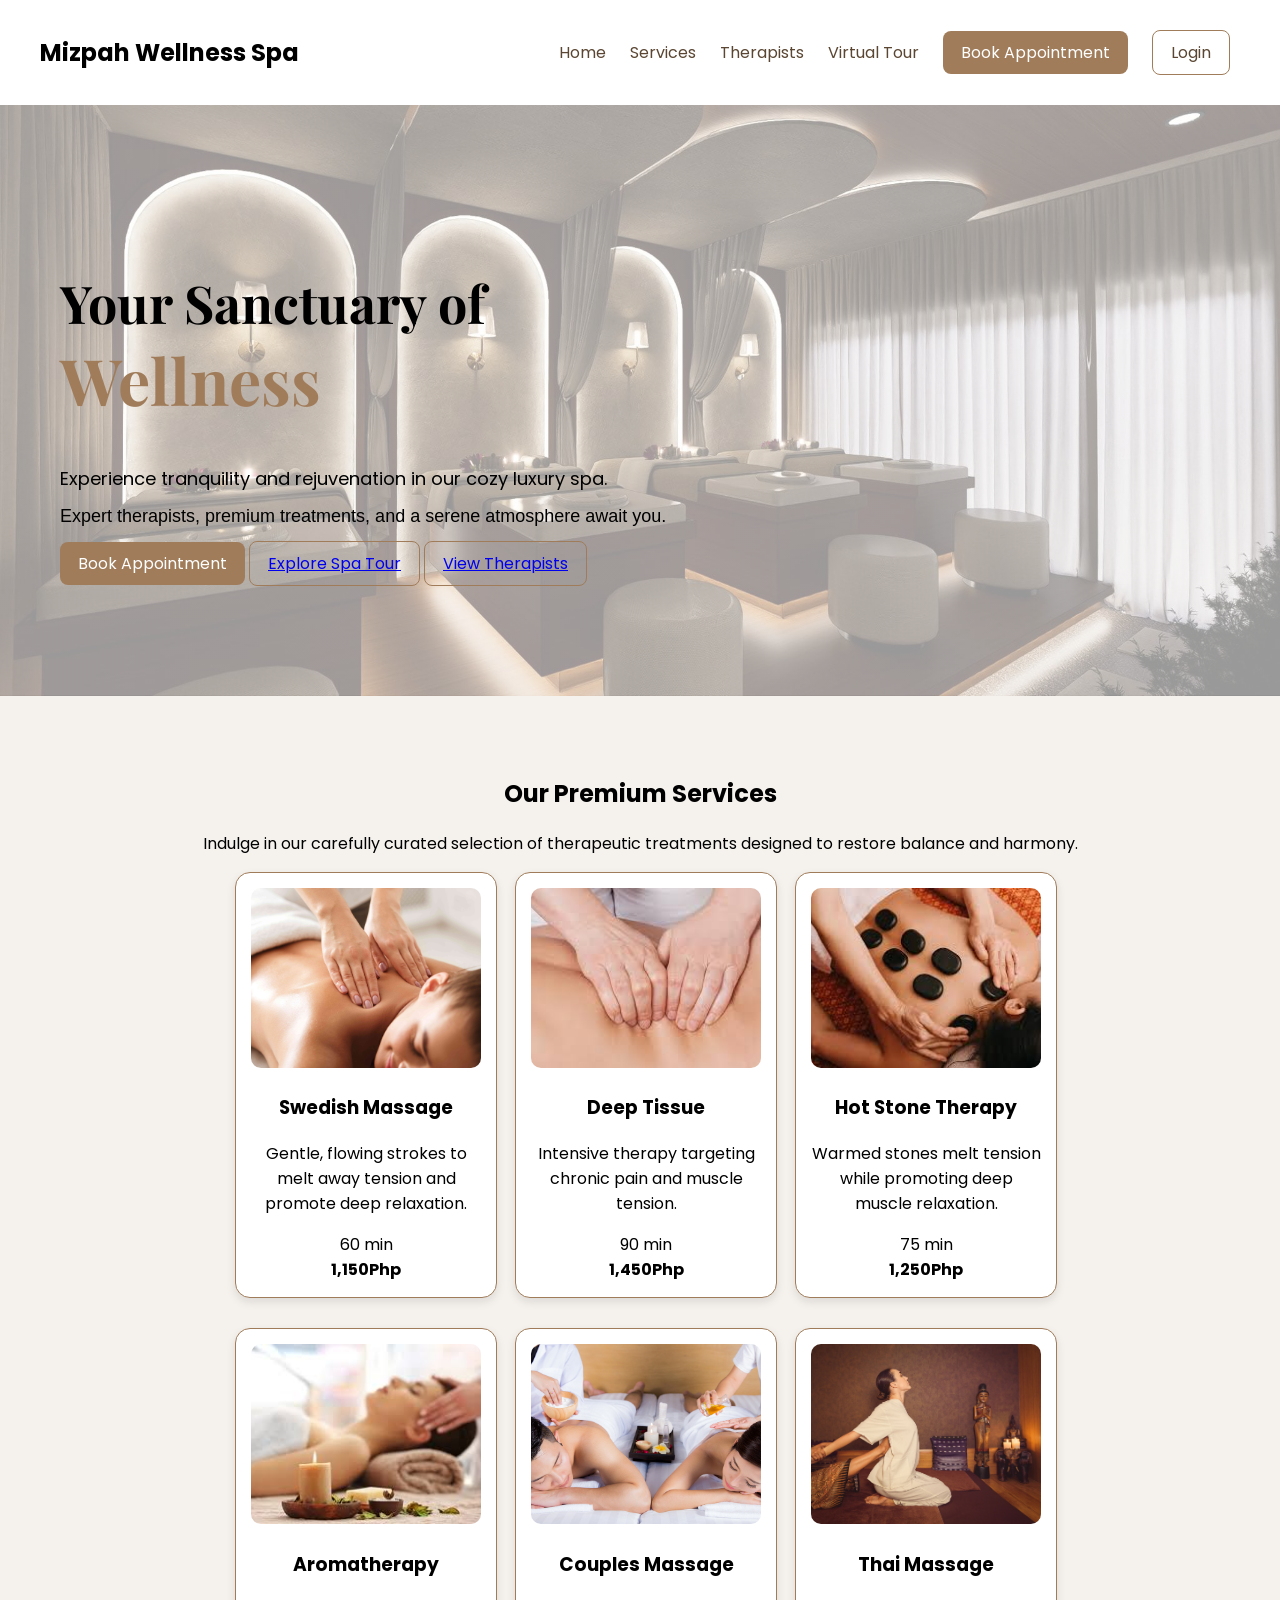
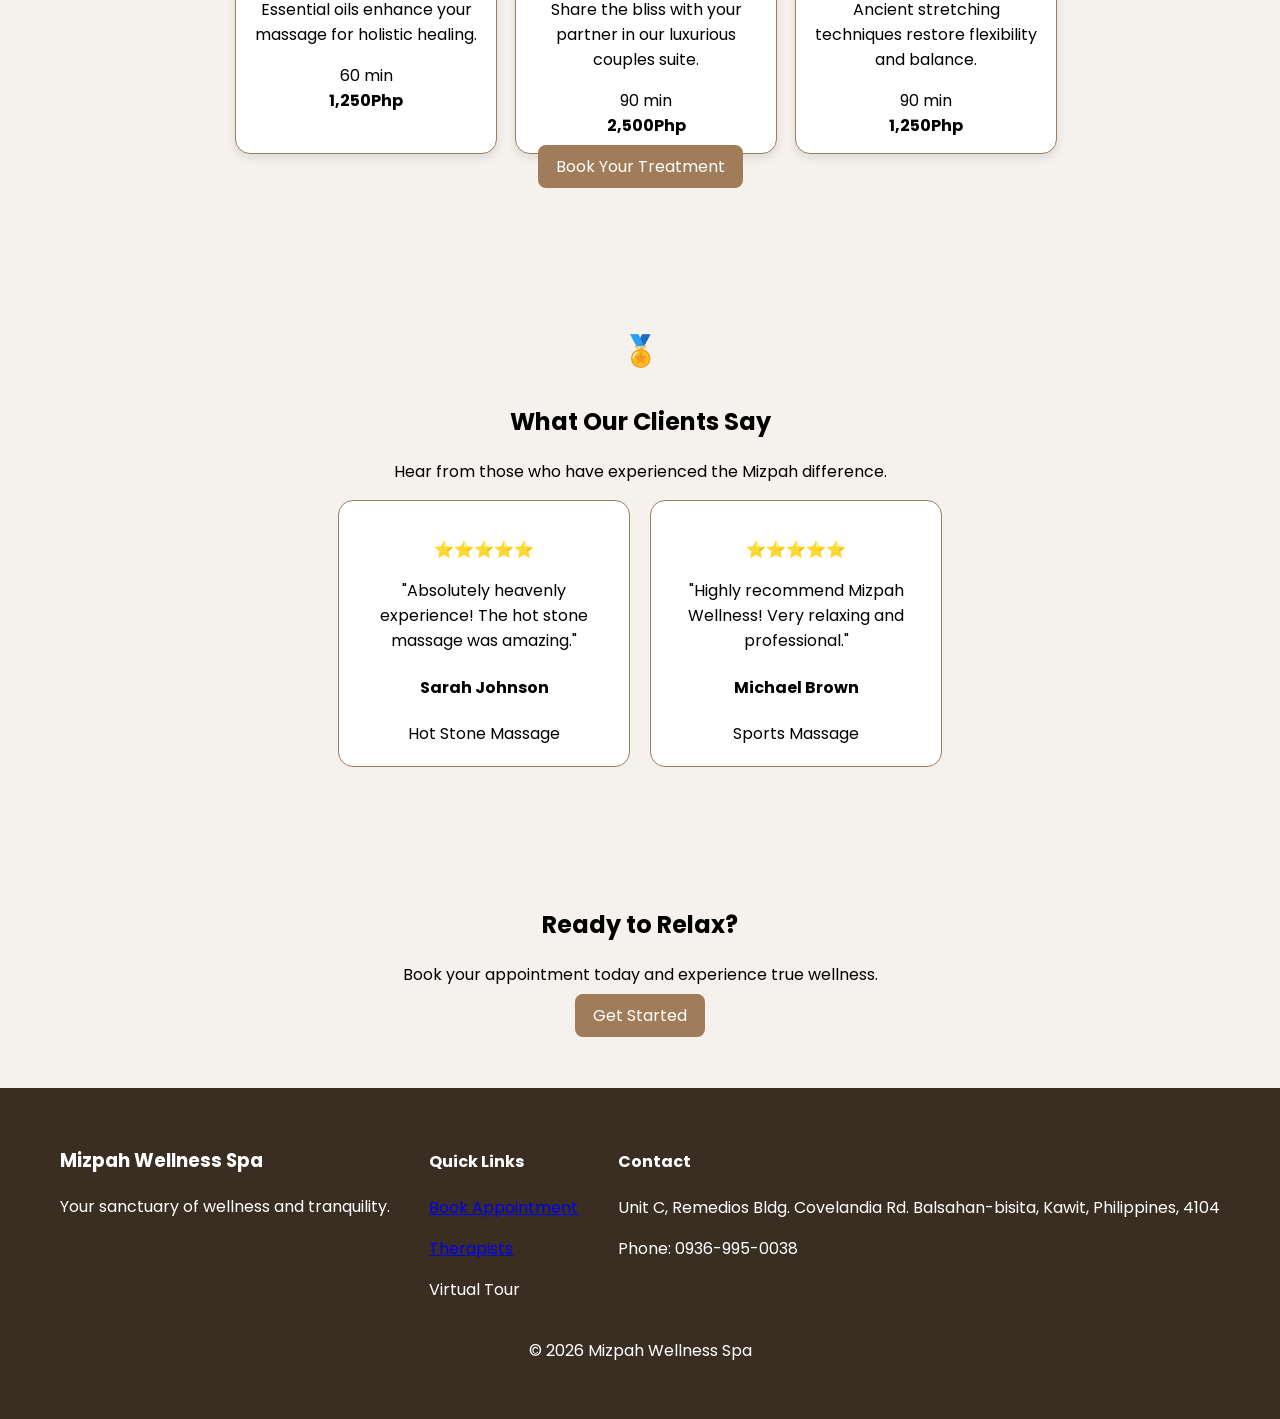
==== commit 375bf1bf: "Add files via upload" ====
--- a/spa_system/index.html
+++ b/spa_system/index.html
@@ -33,10 +33,12 @@
       <span class="highlight">Wellness</span>
     </h1>
 
-    <p>
-      Experience tranquility and rejuvenation in our cozy luxury spa.
-      Expert therapists, premium treatments, and a serene atmosphere await you.
-    </p>
+    <p class="hero-text">
+  Experience tranquility and rejuvenation in our cozy luxury spa.<br>
+  <span class="sub-text">
+    Expert therapists, premium treatments, and a serene atmosphere await you.
+  </span>
+</p>
 
     <div class="hero-buttons">
       <a href="login.html" class="btn-primary">Book Appointment</a>
--- a/spa_system/style.css
+++ b/spa_system/style.css
@@ -67,6 +67,18 @@
   margin-top: 20px;
 }
 
+.hero-text {
+  font-size: 18px;
+  line-height: 1.6;
+}
+
+.sub-text {
+  display: block;
+  margin-top: 8px;
+  font-size: 18px;
+  font-weight: 500;
+}
+
 /* SERVICES */
 .services {
   padding: 60px 20px;
@@ -171,6 +183,102 @@
 .booking-header {
   text-align: center;
   margin-bottom: 30px;
+}
+
+.form-card {
+  background: white;
+  padding: 30px;
+  border-radius: 20px;
+  max-width: 700px;
+  margin: auto;
+  box-shadow: 0 10px 30px rgba(0,0,0,0.1);
+}
+
+.form-header {
+  background: linear-gradient(to right, #8b6b4a, #c2a27a);
+  color: white;
+  padding: 12px;
+  border-radius: 10px;
+  margin-bottom: 20px;
+  font-weight: 500;
+}
+
+.form-grid {
+  display: grid;
+  grid-template-columns: 1fr 1fr;
+  gap: 15px;
+}
+
+label {
+  display: block;
+  margin-top: 15px;
+  font-size: 14px;
+}
+
+input, select {
+  width: 100%;
+  padding: 10px;
+  border-radius: 10px;
+  border: none;
+  background: #f2ece6;
+  margin-top: 5px;
+}
+
+.link {
+  display: inline-block;
+  margin: 10px 0;
+  font-size: 13px;
+}
+
+.note {
+  background: #f3e9dc;
+  padding: 10px;
+  border-radius: 10px;
+  display: inline-block;
+}
+
+.calendar-box {
+  background: #faf7f3;
+  padding: 15px;
+  border-radius: 15px;
+}
+
+.calendar {
+  display: grid;
+  grid-template-columns: repeat(7, 1fr);
+  margin-top: 10px;
+}
+
+.calendar span {
+  padding: 8px;
+  text-align: center;
+}
+
+.calendar .active {
+  background: #a07c5a;
+  color: white;
+  border-radius: 50%;
+}
+
+.time-slots {
+  display: grid;
+  grid-template-columns: repeat(5, 1fr);
+  gap: 10px;
+  margin-top: 10px;
+}
+
+.time-slots span {
+  padding: 10px;
+  border-radius: 10px;
+  border: 1px solid #a07c5a;
+  text-align: center;
+}
+
+.btn-primary.full {
+  display: block;
+  width: 100%;
+  text-align: center;
+  margin-top: 20px;
 }
 
 /* FORM BOX */
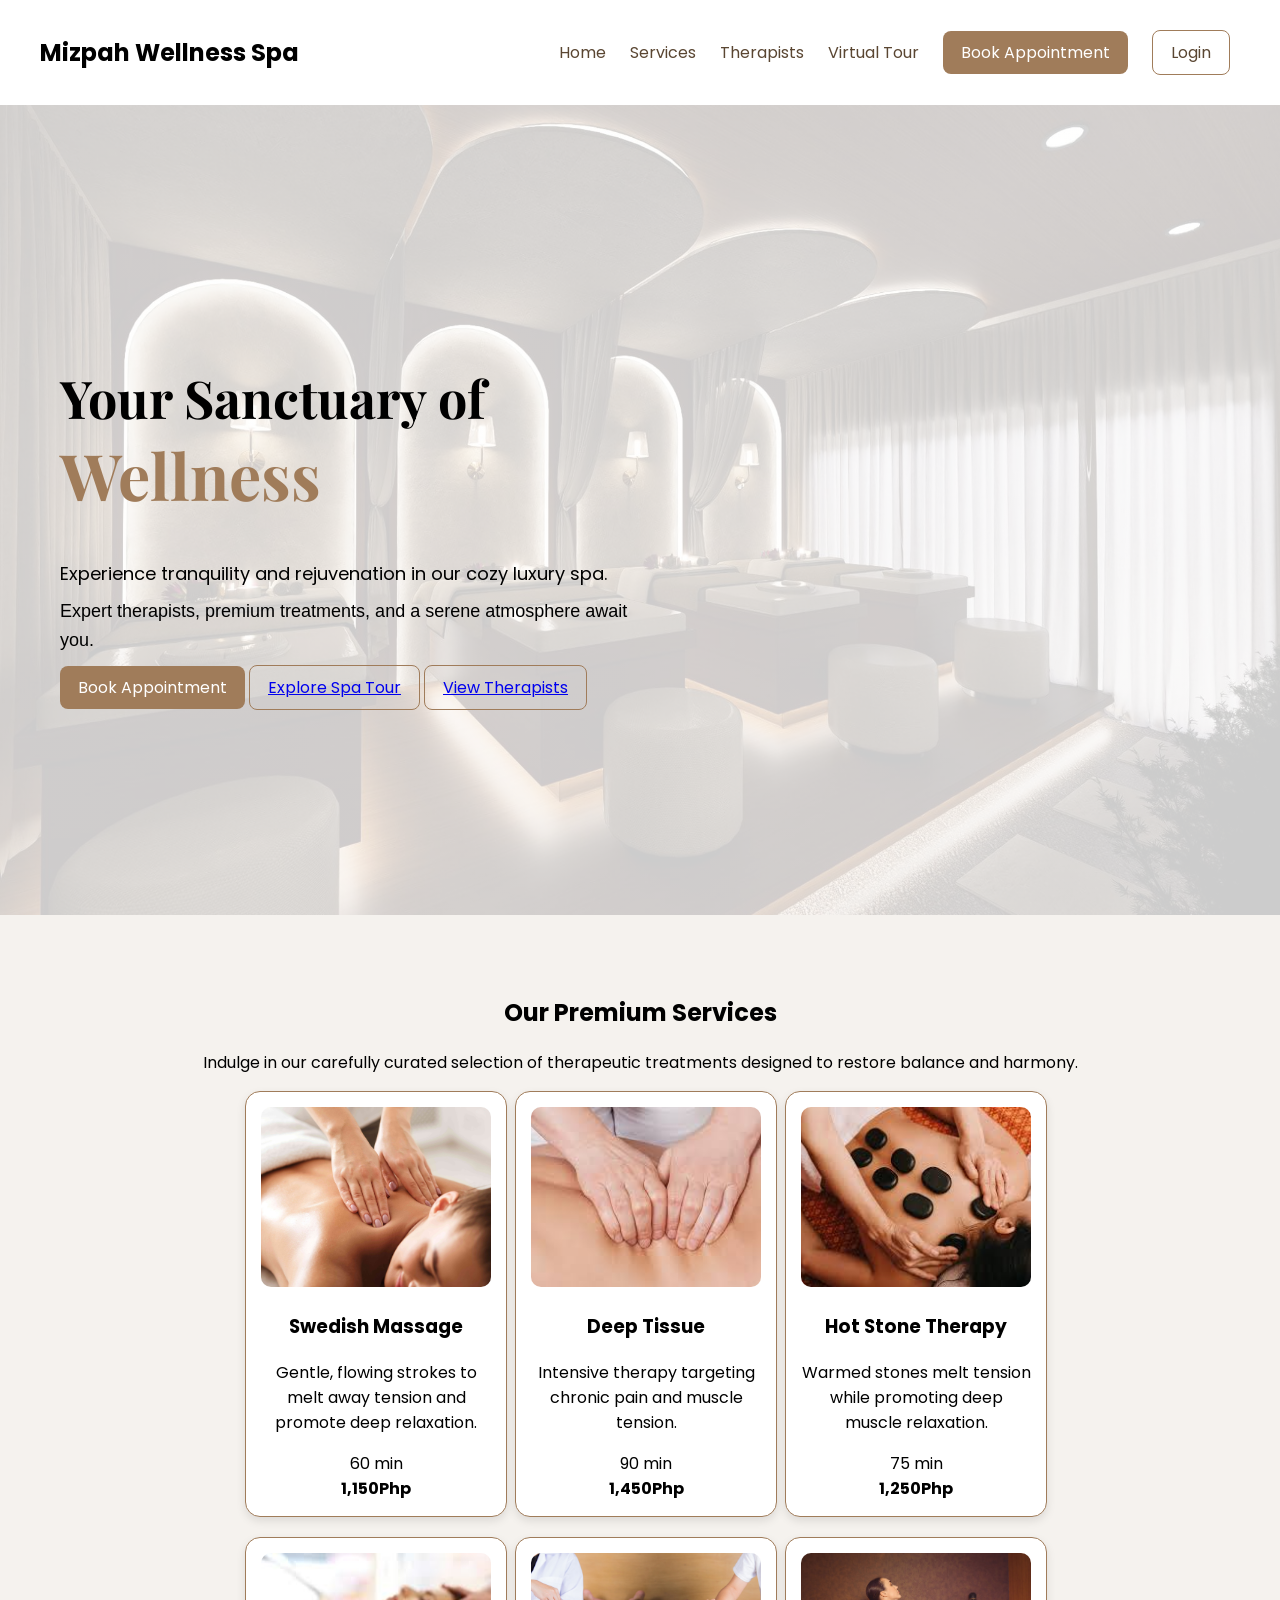
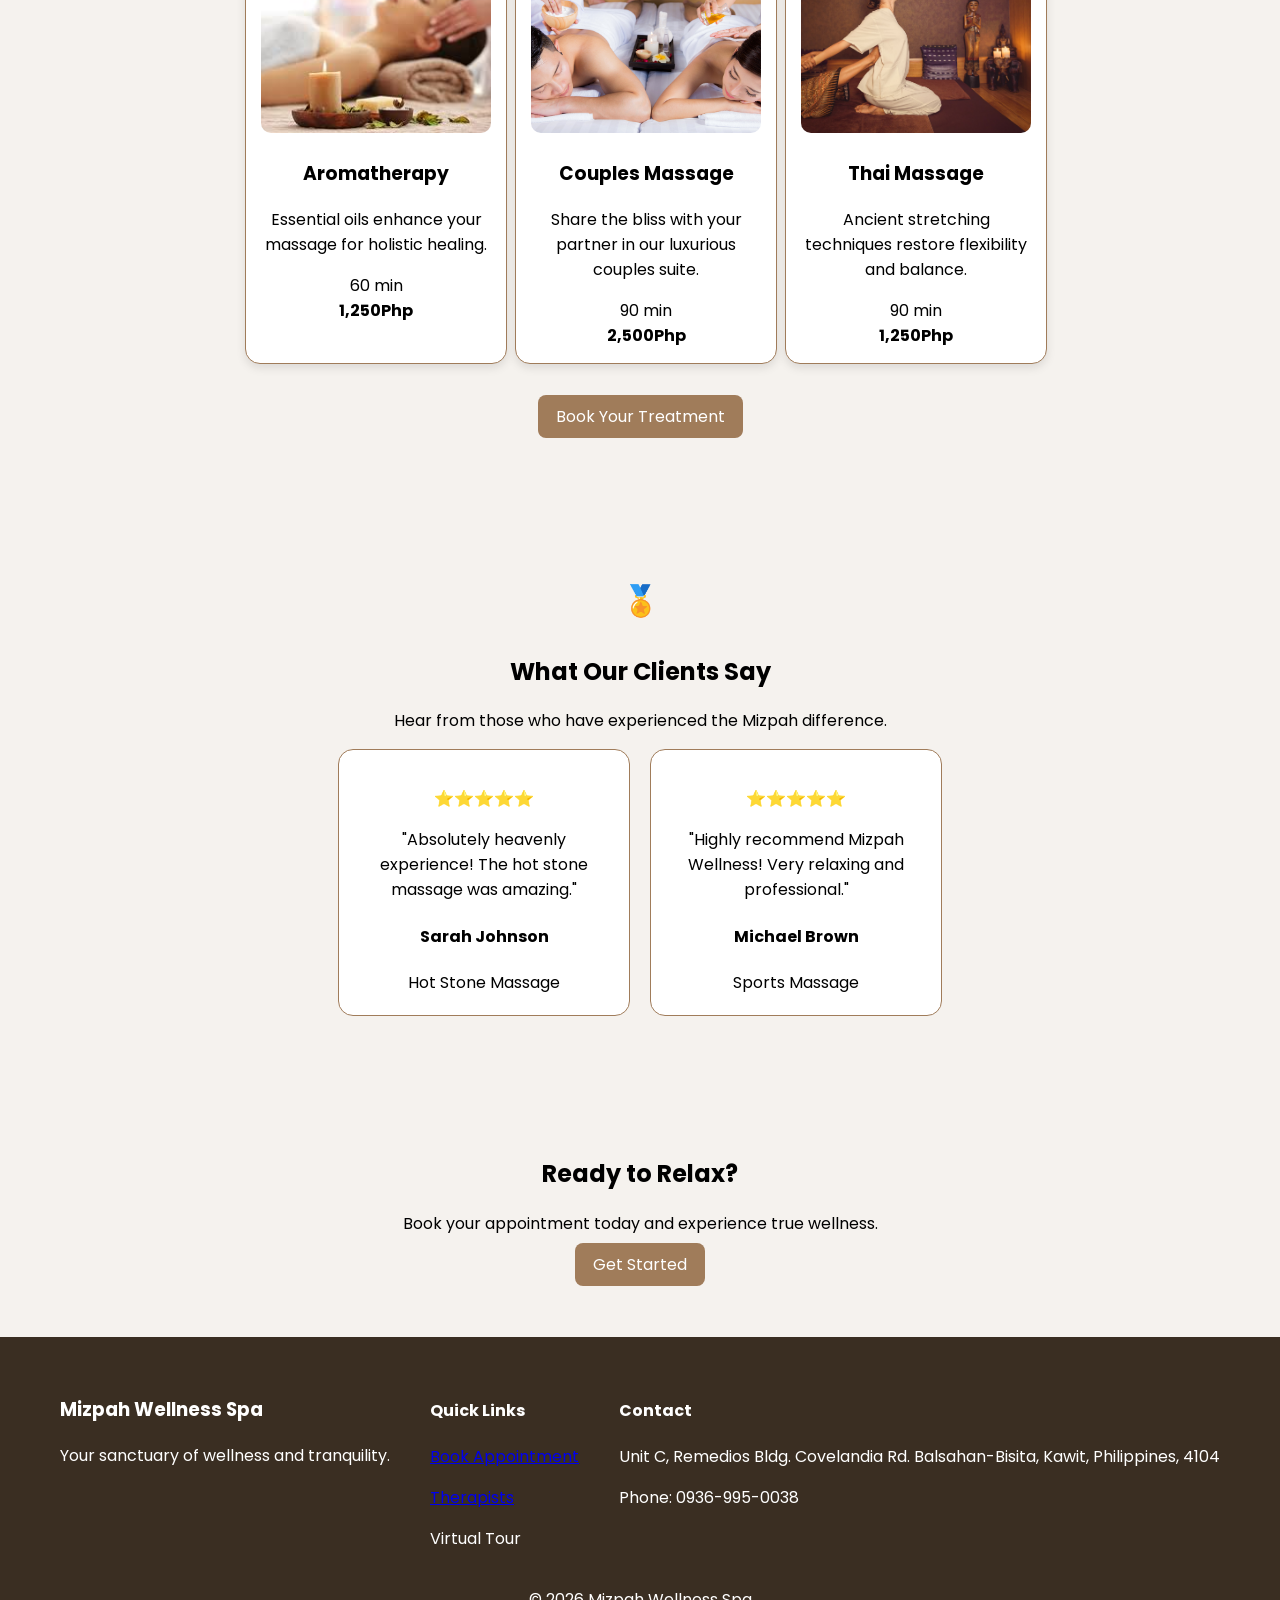
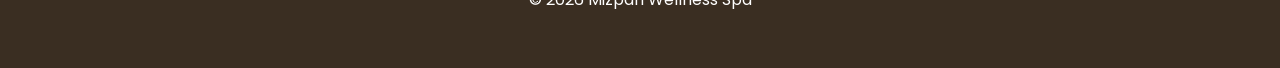
==== commit 9eb98a20: "Add files via upload" ====
--- a/spa_system/index.html
+++ b/spa_system/index.html
@@ -160,7 +160,7 @@
 
     <div>
       <h4>Contact</h4>
-      <p>Unit C, Remedios Bldg. Covelandia Rd. Balsahan-bisita, Kawit, Philippines, 4104</p>
+      <p>Unit C, Remedios Bldg. Covelandia Rd. Balsahan-Bisita, Kawit, Philippines, 4104</p>
       <p>Phone: 0936-995-0038</p>
     </div>
 
--- a/spa_system/style.css
+++ b/spa_system/style.css
@@ -19,6 +19,38 @@
   align-items: center;
 }
 
+.header-top {
+  display: flex;
+  justify-content: space-between;
+  align-items: center;
+  padding: 15px 40px;
+  background: white;
+}
+
+.header-left {
+  display: flex;
+  align-items: center;
+  gap: 15px;
+}
+
+.header-right a {
+  margin-left: 20px;
+  text-decoration: none;
+  color: #5a4632;
+  font-size: 14px;
+}
+
+.back-link {
+  text-decoration: none;
+  color: #5a4632;
+  font-size: 14px;
+}
+
+.back-link:hover {
+  text-decoration: underline;
+}
+
+/* NAV LINKS */
 nav a {
   margin: 0 10px;
   text-decoration: none;
@@ -32,6 +64,11 @@
   padding: 10px 18px;
   border-radius: 8px;
   text-decoration: none;
+  transition: 0.3s;
+}
+
+.btn-primary:hover {
+  background: var(--dark-brown);
 }
 
 .btn-outline {
@@ -44,13 +81,20 @@
 /* HERO */
 .hero {
   background:
-    linear-gradient(rgba(255,255,255,0.6), rgba(255,255,255,0.6)),
+    linear-gradient(rgba(255,255,255,0.80), rgba(255,255,255,0.80)),
     url('images/hero.jpg');
   background-size: cover;
   background-position: center;
   background-repeat: no-repeat;
 
-  padding: 120px 60px;
+  min-height: 90vh;
+  display: flex;
+  align-items: center;
+}
+
+.hero-content {
+  max-width: 600px;
+  margin-left: 60px;
 }
 
 .hero h1 {
@@ -61,10 +105,6 @@
 .highlight {
   color: var(--brown);
   font-size: 64px;
-}
-
-.hero-buttons {
-  margin-top: 20px;
 }
 
 .hero-text {
@@ -79,6 +119,10 @@
   font-weight: 500;
 }
 
+.hero-buttons {
+  margin-top: 20px;
+}
+
 /* SERVICES */
 .services {
   padding: 60px 20px;
@@ -88,7 +132,7 @@
 .card-container {
   display: grid;
   grid-template-columns: repeat(3, 250px);
-  gap: 30px;
+  gap: 20px; /* 🔥 balanced spacing */
   justify-content: center;
 }
 
@@ -108,14 +152,14 @@
   border-radius: 10px;
 }
 
+.services-btn {
+  margin-top: 40px;
+}
+
 /* TESTIMONIALS */
 .testimonials {
   padding: 60px;
   text-align: center;
-}
-
-.icon {
-  font-size: 30px;
 }
 
 .testimonial-container {
@@ -132,6 +176,10 @@
   border: 1px solid var(--brown);
 }
 
+.icon {
+  font-size: 30px;
+}
+
 /* FOOTER */
 .footer {
   background: var(--dark-brown);
@@ -147,31 +195,6 @@
 .footer-bottom {
   text-align: center;
   margin-top: 20px;
-}
-
-/* RESPONSIVE */
-@media (max-width: 768px) {
-
-  header {
-    flex-direction: column;
-  }
-
-  .hero {
-    padding: 60px 20px;
-    text-align: center;
-  }
-
-  .card-container,
-  .testimonial-container {
-    flex-direction: column;
-    align-items: center;
-  }
-
-  .footer-container {
-    flex-direction: column;
-    text-align: center;
-  }
-
 }
 
 /* ================= BOOKING ================= */
@@ -200,7 +223,6 @@
   padding: 12px;
   border-radius: 10px;
   margin-bottom: 20px;
-  font-weight: 500;
 }
 
 .form-grid {
@@ -224,19 +246,6 @@
   margin-top: 5px;
 }
 
-.link {
-  display: inline-block;
-  margin: 10px 0;
-  font-size: 13px;
-}
-
-.note {
-  background: #f3e9dc;
-  padding: 10px;
-  border-radius: 10px;
-  display: inline-block;
-}
-
 .calendar-box {
   background: #faf7f3;
   padding: 15px;
@@ -255,7 +264,7 @@
 }
 
 .calendar .active {
-  background: #a07c5a;
+  background: var(--brown);
   color: white;
   border-radius: 50%;
 }
@@ -270,8 +279,15 @@
 .time-slots span {
   padding: 10px;
   border-radius: 10px;
-  border: 1px solid #a07c5a;
-  text-align: center;
+  border: 1px solid var(--brown);
+  text-align: center;
+  cursor: pointer;
+  transition: 0.3s;
+}
+
+.time-slots span:hover {
+  background: var(--brown);
+  color: white;
 }
 
 .btn-primary.full {
@@ -279,75 +295,68 @@
   width: 100%;
   text-align: center;
   margin-top: 20px;
-}
-
-/* FORM BOX */
-.form-section {
-  background: white;
-  padding: 30px;
+  padding: 12px;
+  border-radius: 10px;
+  box-sizing: border-box;
+}
+
+.summary-box {
+  background: #f3e9dc;
+  padding: 20px;
   border-radius: 15px;
-  max-width: 600px;
-  margin: auto;
-  border: 1px solid var(--brown);
-  text-align: center; /* ✅ IMPORTANT FOR CENTERING BUTTON */
-}
-
-/* TITLE */
-.section-title {
+  margin-top: 20px;
   text-align: left;
-  border-left: 5px solid var(--brown);
-  padding-left: 10px;
-  margin-bottom: 15px;
-}
-
-/* INPUTS */
-.form-section input,
-.form-section select {
-  width: 100%;
-  padding: 10px;
-  margin: 8px 0;
-  border-radius: 8px;
-  border: 1px solid var(--brown);
-  text-align: left;
-}
-
-/* CALENDAR */
-.calendar,
-.calendar-days {
-  display: grid;
-  grid-template-columns: repeat(7, 1fr);
-  text-align: center;
-}
-
-.calendar span {
-  padding: 8px;
-  border: 1px solid #ddd;
-}
-
-/* TIME SLOTS (ALIGNED GRID) */
-.time-slots {
-  display: grid;
-  grid-template-columns: repeat(5, 1fr);
-  gap: 10px;
-  margin: 15px 0;
-}
-
-.time-slots span {
-  padding: 10px;
-  border: 1px solid var(--brown);
-  border-radius: 8px;
-  text-align: center;
-  cursor: pointer;
-  transition: 0.3s;
-}
-
-.time-slots span:hover {
-  background: var(--brown);
-  color: white;
-}
-
-/* ✅ CENTER BUTTON FIX */
-.form-section button {
-  display: inline-block;
-  margin-top: 20px;
+}
+
+.summary-box h3 {
+  margin-bottom: 10px;
+}
+
+.summary-box h2 {
+  margin-top: 10px;
+  color: #5a4632;
+}
+
+.calendar span.active,
+.time-slots span.active {
+  background: #a07c5a;
+  color: white;
+}
+
+/* ================= RESPONSIVE ================= */
+
+@media (max-width: 768px) {
+
+  header,
+  .header-top {
+    flex-direction: column;
+    text-align: center;
+  }
+
+  .hero {
+    padding: 60px 20px;
+    text-align: center;
+  }
+
+  .hero-content {
+    margin-left: 0;
+  }
+
+  .card-container {
+    grid-template-columns: 1fr;
+  }
+
+  .testimonial-container {
+    flex-direction: column;
+    align-items: center;
+  }
+
+  .footer-container {
+    flex-direction: column;
+    text-align: center;
+  }
+
+  .form-grid {
+    grid-template-columns: 1fr;
+  }
 }
